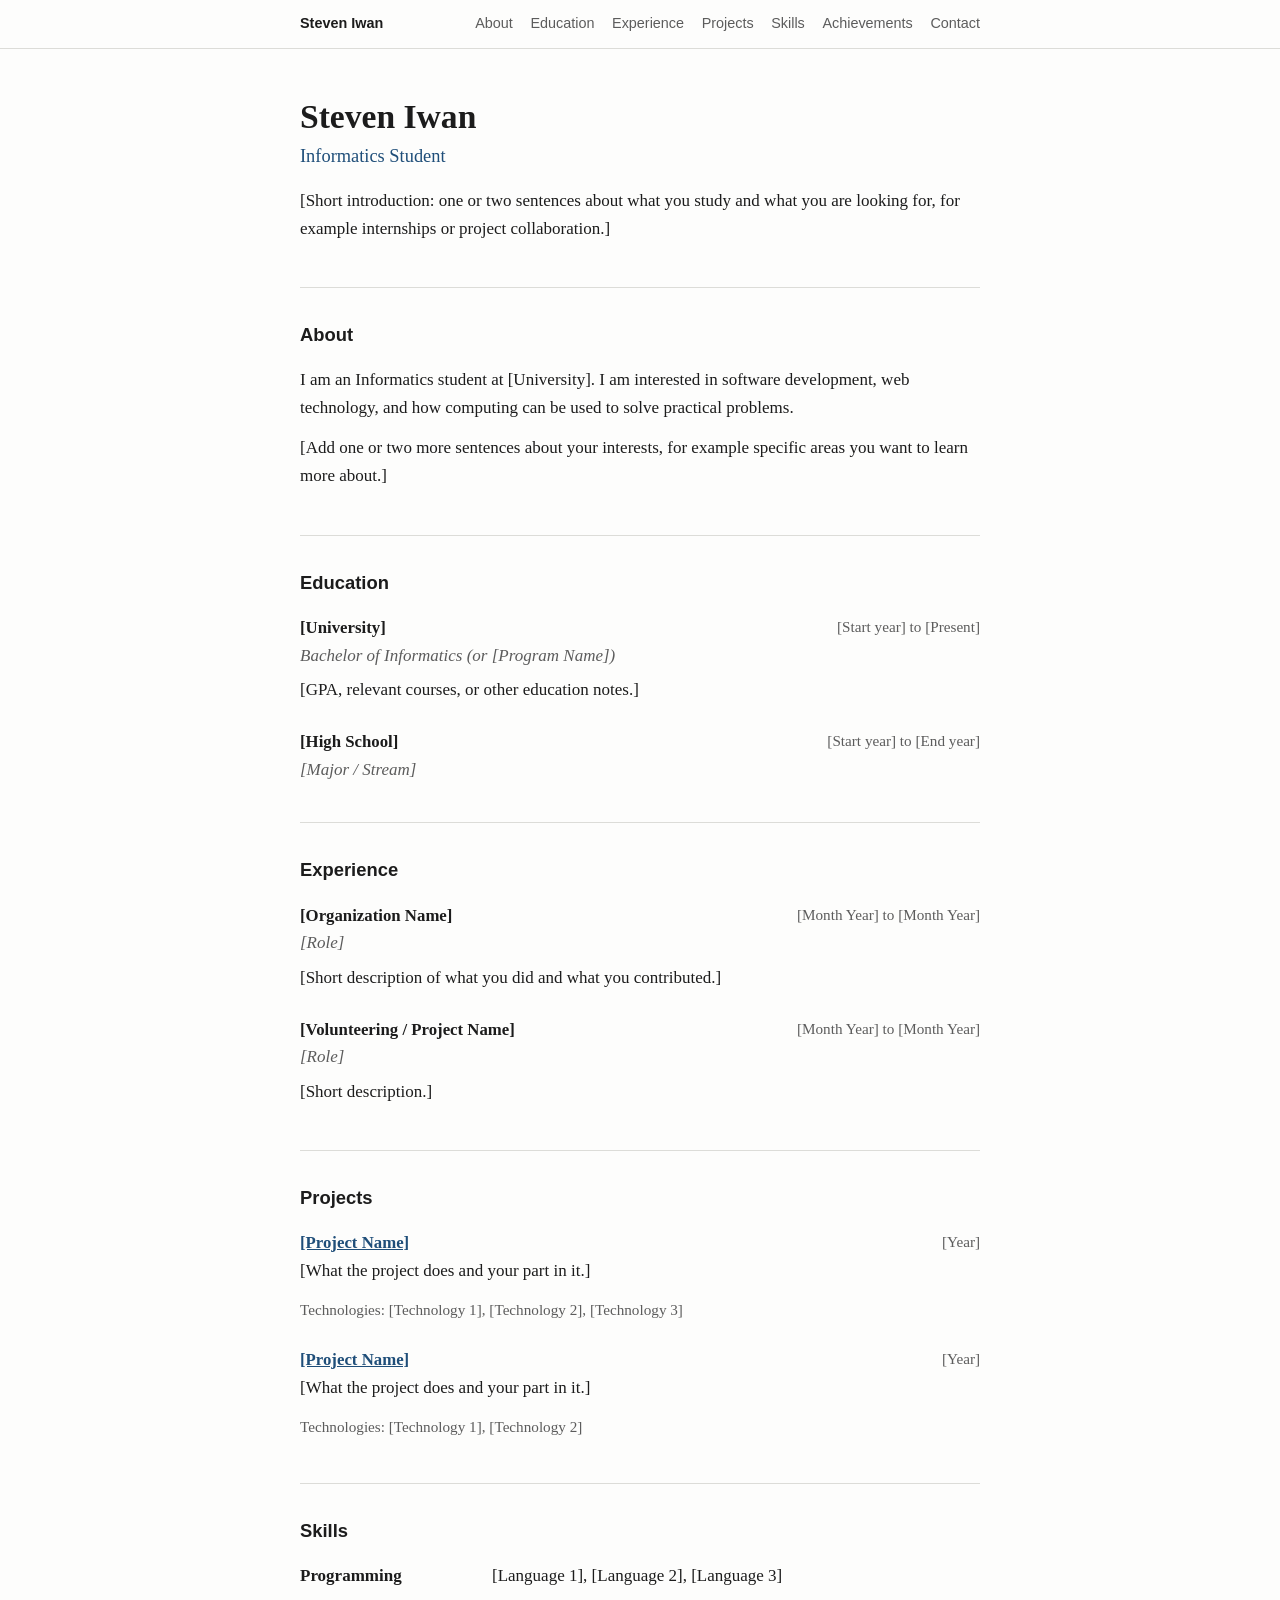
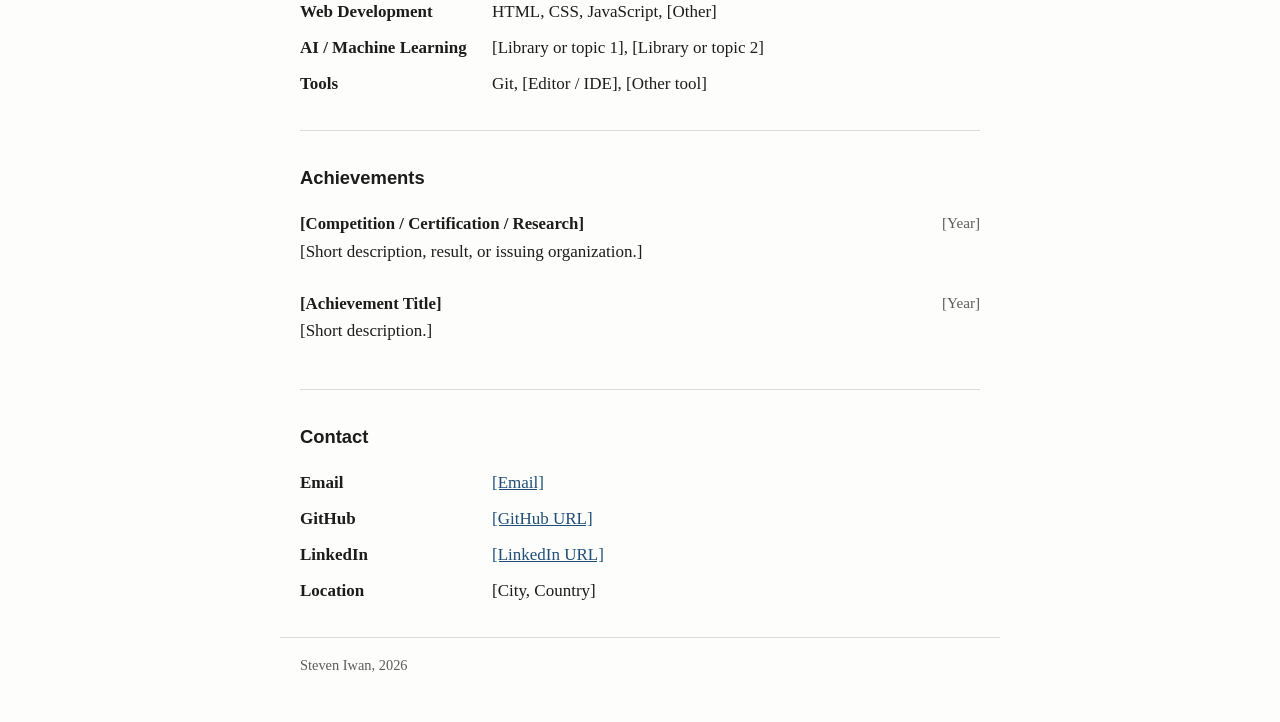
==== index.html @ 6af572ed "Rename index (4).html to index.html" ====
<!DOCTYPE html>
<html lang="en">
<head>
  <meta charset="UTF-8">
  <meta name="viewport" content="width=device-width, initial-scale=1">
  <title>Steven Iwan - Informatics Student</title>
  <meta name="description" content="Personal CV website of Steven Iwan, Informatics student.">
  <link rel="stylesheet" href="style.css">
</head>
<body>

  <header class="site-header">
    <div class="wrap header-inner">
      <a class="site-name" href="#top">Steven Iwan</a>
      <button class="menu-toggle" id="menu-toggle" aria-expanded="false" aria-controls="site-nav">Menu</button>
      <nav id="site-nav" class="site-nav" aria-label="Main">
        <ul>
          <li><a href="#about">About</a></li>
          <li><a href="#education">Education</a></li>
          <li><a href="#experience">Experience</a></li>
          <li><a href="#projects">Projects</a></li>
          <li><a href="#skills">Skills</a></li>
          <li><a href="#achievements">Achievements</a></li>
          <li><a href="#contact">Contact</a></li>
        </ul>
      </nav>
    </div>
  </header>

  <main class="wrap" id="top">

    <section class="intro">
      <h1>Steven Iwan</h1>
      <p class="role">Informatics Student</p>
      <p>[Short introduction: one or two sentences about what you study and what you are looking for, for example internships or project collaboration.]</p>
    </section>

    <section id="about">
      <h2>About</h2>
      <p>I am an Informatics student at [University]. I am interested in software development, web technology, and how computing can be used to solve practical problems.</p>
      <p>[Add one or two more sentences about your interests, for example specific areas you want to learn more about.]</p>
    </section>

    <section id="education">
      <h2>Education</h2>
      <ul class="entries">
        <li>
          <div class="entry-head">
            <h3>[University]</h3>
            <span class="date">[Start year] to [Present]</span>
          </div>
          <p class="sub">Bachelor of Informatics (or [Program Name])</p>
          <p>[GPA, relevant courses, or other education notes.]</p>
        </li>
        <li>
          <div class="entry-head">
            <h3>[High School]</h3>
            <span class="date">[Start year] to [End year]</span>
          </div>
          <p class="sub">[Major / Stream]</p>
        </li>
      </ul>
    </section>

    <section id="experience">
      <h2>Experience</h2>
      <ul class="entries">
        <li>
          <div class="entry-head">
            <h3>[Organization Name]</h3>
            <span class="date">[Month Year] to [Month Year]</span>
          </div>
          <p class="sub">[Role]</p>
          <p>[Short description of what you did and what you contributed.]</p>
        </li>
        <li>
          <div class="entry-head">
            <h3>[Volunteering / Project Name]</h3>
            <span class="date">[Month Year] to [Month Year]</span>
          </div>
          <p class="sub">[Role]</p>
          <p>[Short description.]</p>
        </li>
      </ul>
    </section>

    <section id="projects">
      <h2>Projects</h2>
      <ul class="entries">
        <li>
          <div class="entry-head">
            <h3><a href="[Project Link]">[Project Name]</a></h3>
            <span class="date">[Year]</span>
          </div>
          <p>[What the project does and your part in it.]</p>
          <p class="tech">Technologies: [Technology 1], [Technology 2], [Technology 3]</p>
        </li>
        <li>
          <div class="entry-head">
            <h3><a href="[Project Link]">[Project Name]</a></h3>
            <span class="date">[Year]</span>
          </div>
          <p>[What the project does and your part in it.]</p>
          <p class="tech">Technologies: [Technology 1], [Technology 2]</p>
        </li>
      </ul>
    </section>

    <section id="skills">
      <h2>Skills</h2>
      <dl class="skills">
        <dt>Programming</dt>
        <dd>[Language 1], [Language 2], [Language 3]</dd>
        <dt>Web Development</dt>
        <dd>HTML, CSS, JavaScript, [Other]</dd>
        <dt>AI / Machine Learning</dt>
        <dd>[Library or topic 1], [Library or topic 2]</dd>
        <dt>Tools</dt>
        <dd>Git, [Editor / IDE], [Other tool]</dd>
      </dl>
    </section>

    <section id="achievements">
      <h2>Achievements</h2>
      <ul class="entries">
        <li>
          <div class="entry-head">
            <h3>[Competition / Certification / Research]</h3>
            <span class="date">[Year]</span>
          </div>
          <p>[Short description, result, or issuing organization.]</p>
        </li>
        <li>
          <div class="entry-head">
            <h3>[Achievement Title]</h3>
            <span class="date">[Year]</span>
          </div>
          <p>[Short description.]</p>
        </li>
      </ul>
    </section>

    <section id="contact">
      <h2>Contact</h2>
      <dl class="contact">
        <dt>Email</dt>
        <dd><a href="mailto:[Email]">[Email]</a></dd>
        <dt>GitHub</dt>
        <dd><a href="[GitHub URL]">[GitHub URL]</a></dd>
        <dt>LinkedIn</dt>
        <dd><a href="[LinkedIn URL]">[LinkedIn URL]</a></dd>
        <dt>Location</dt>
        <dd>[City, Country]</dd>
      </dl>
    </section>

  </main>

  <footer class="wrap site-footer">
    <p>Steven Iwan, <span id="year">2026</span></p>
  </footer>

  <script src="script.js"></script>
</body>
</html>
---- style.css ----
/* ---- Settings: change colors and widths here ---- */
:root {
  --text: #1c1c1c;
  --muted: #5c5c5c;
  --bg: #fdfdfc;
  --line: #dcdcd8;
  --accent: #1f4e79;   /* the only accent color */
  --width: 720px;
}

* { box-sizing: border-box; }

html { scroll-behavior: smooth; scroll-padding-top: 4rem; }

body {
  margin: 0;
  background: var(--bg);
  color: var(--text);
  font-family: Georgia, "Times New Roman", serif;
  font-size: 1.0625rem;
  line-height: 1.65;
}

.wrap {
  max-width: var(--width);
  margin: 0 auto;
  padding: 0 1.25rem;
}

a { color: var(--accent); }
a:hover { text-decoration-thickness: 2px; }
a:focus-visible, button:focus-visible {
  outline: 2px solid var(--accent);
  outline-offset: 2px;
}

/* ---- Header and navigation ---- */
.site-header {
  position: sticky;
  top: 0;
  background: var(--bg);
  border-bottom: 1px solid var(--line);
  z-index: 10;
  font-family: Arial, Helvetica, sans-serif;
  font-size: 0.9rem;
}
.header-inner {
  display: flex;
  align-items: center;
  justify-content: space-between;
  min-height: 3rem;
}
.site-name { font-weight: bold; color: var(--text); text-decoration: none; }
.site-nav ul { display: flex; gap: 1.1rem; list-style: none; margin: 0; padding: 0; }
.site-nav a { color: var(--muted); text-decoration: none; }
.site-nav a:hover { color: var(--accent); text-decoration: underline; }

.menu-toggle {
  display: none;
  font: inherit;
  background: none;
  border: 1px solid var(--line);
  padding: 0.3rem 0.7rem;
  color: var(--text);
  cursor: pointer;
}

/* ---- Sections ---- */
section { padding: 2rem 0; border-top: 1px solid var(--line); }
section.intro { border-top: none; padding-top: 3rem; }

h1 { font-size: 2.1rem; line-height: 1.2; margin: 0; }
.role { color: var(--accent); font-size: 1.15rem; margin: 0.2rem 0 1rem; }

h2 {
  font-family: Arial, Helvetica, sans-serif;
  font-size: 1.15rem;
  margin: 0 0 1rem;
}
h3 { font-size: 1.05rem; margin: 0; }
p { margin: 0 0 0.75rem; }

/* ---- Entries (education, experience, projects, achievements) ---- */
.entries { list-style: none; margin: 0; padding: 0; }
.entries li { margin-bottom: 1.5rem; }
.entries li:last-child { margin-bottom: 0; }
.entry-head {
  display: flex;
  justify-content: space-between;
  gap: 1rem;
  flex-wrap: wrap;
}
.date { color: var(--muted); font-size: 0.95rem; }
.sub { color: var(--muted); margin-bottom: 0.4rem; font-style: italic; }
.tech { color: var(--muted); font-size: 0.95rem; }

/* ---- Skills and contact lists ---- */
.skills, .contact {
  display: grid;
  grid-template-columns: 11rem 1fr;
  gap: 0.5rem 1rem;
  margin: 0;
}
.skills dt, .contact dt { font-weight: bold; }
.skills dd, .contact dd { margin: 0; }

.site-footer {
  border-top: 1px solid var(--line);
  padding-top: 1rem;
  padding-bottom: 2rem;
  color: var(--muted);
  font-size: 0.9rem;
}

/* ---- Mobile ---- */
@media (max-width: 720px) {
  .menu-toggle { display: block; }
  .site-nav { display: none; position: absolute; top: 100%; left: 0; right: 0;
              background: var(--bg); border-bottom: 1px solid var(--line); }
  .site-nav.open { display: block; }
  .site-nav ul { flex-direction: column; gap: 0; padding: 0.5rem 1.25rem; }
  .site-nav a { display: block; padding: 0.5rem 0; }
  h1 { font-size: 1.7rem; }
  .skills, .contact { grid-template-columns: 1fr; gap: 0; }
  .skills dd, .contact dd { margin-bottom: 0.8rem; }
}

@media (prefers-reduced-motion: reduce) {
  html { scroll-behavior: auto; }
}
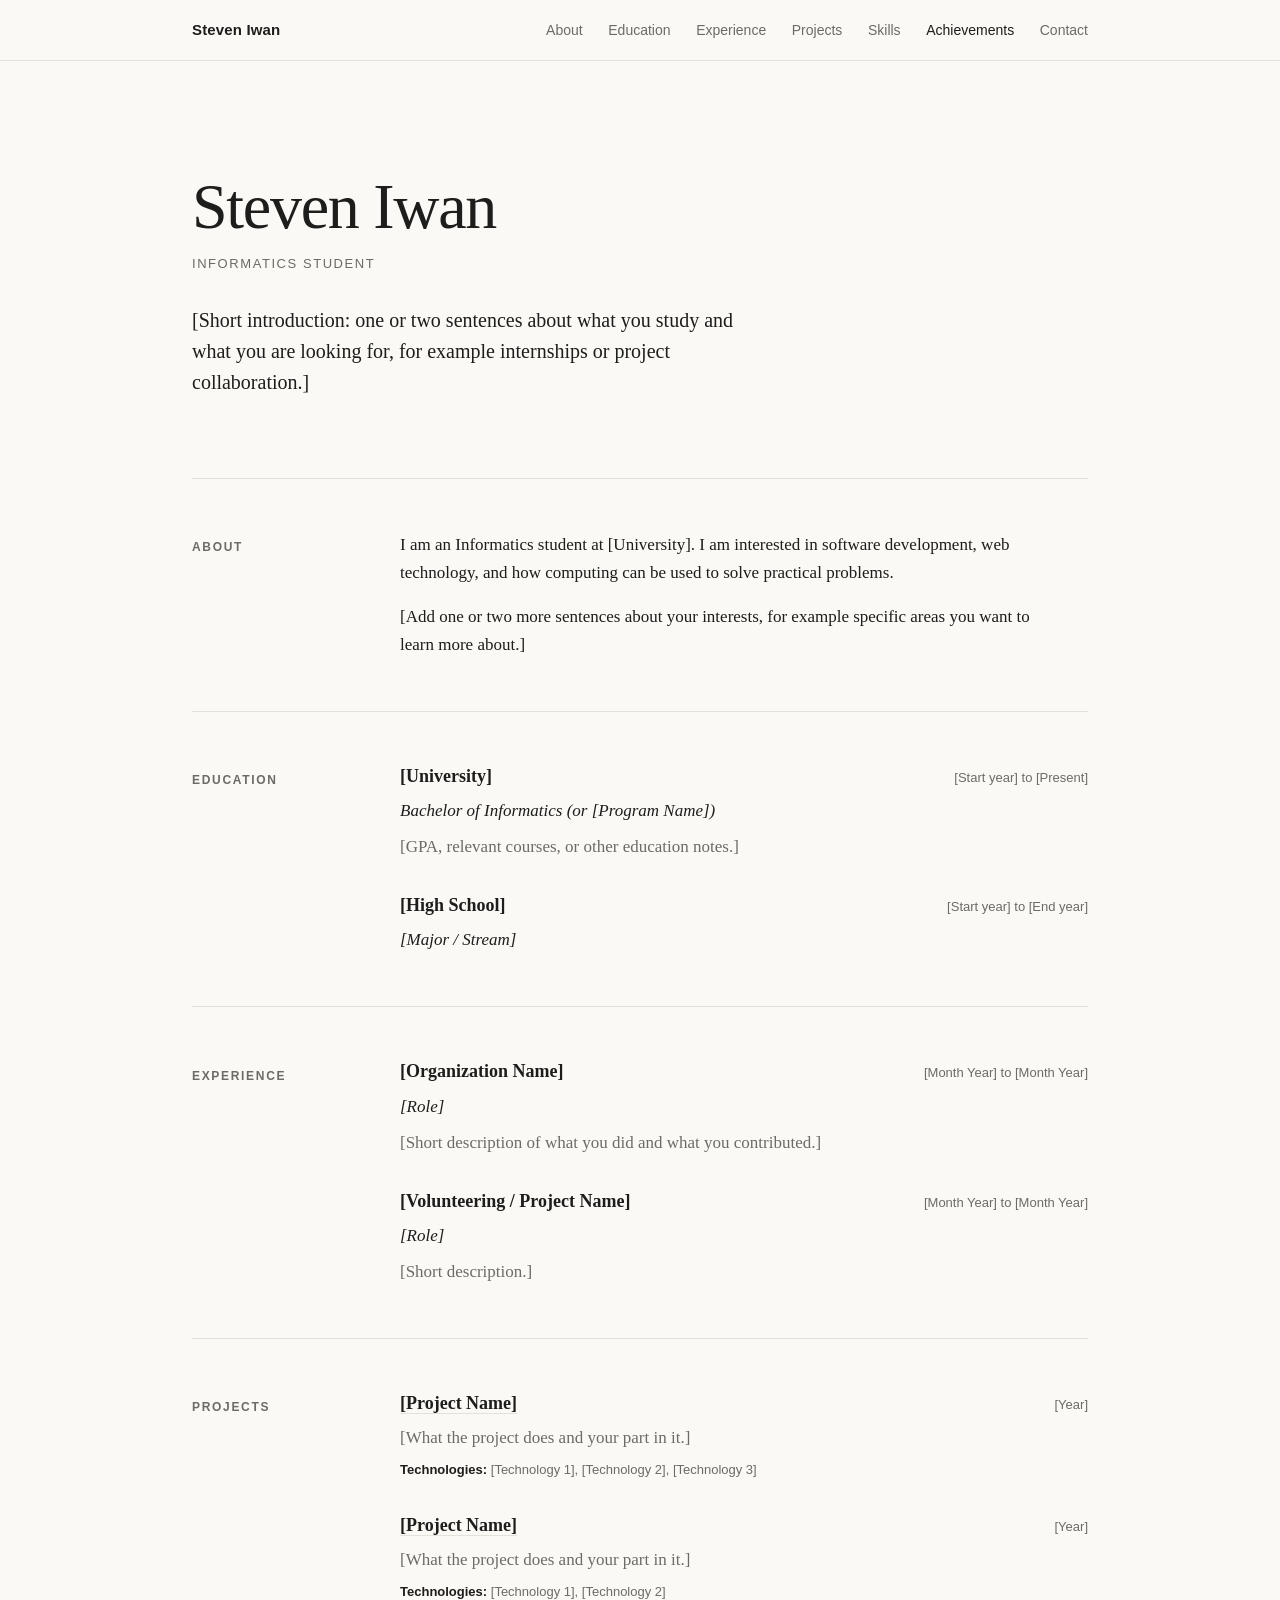
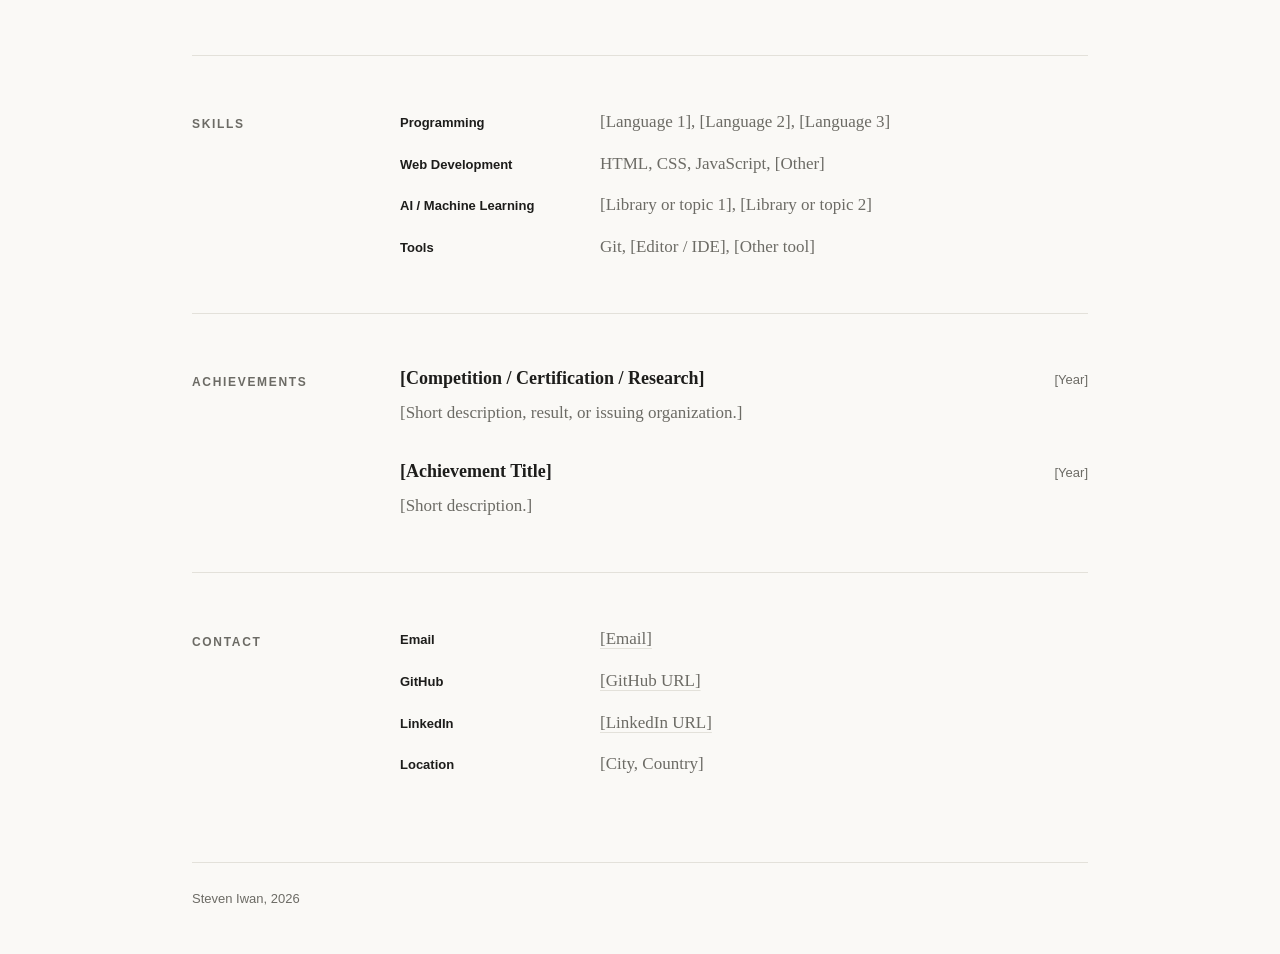
==== commit 34c4f4a4: "Update UI" ====
--- a/index.html
+++ b/index.html
@@ -1,165 +1,604 @@
-<!DOCTYPE html>
+<!doctype html>
 <html lang="en">
-<head>
-  <meta charset="UTF-8">
-  <meta name="viewport" content="width=device-width, initial-scale=1">
-  <title>Steven Iwan - Informatics Student</title>
-  <meta name="description" content="Personal CV website of Steven Iwan, Informatics student.">
-  <link rel="stylesheet" href="style.css">
-</head>
-<body>
-
-  <header class="site-header">
-    <div class="wrap header-inner">
-      <a class="site-name" href="#top">Steven Iwan</a>
-      <button class="menu-toggle" id="menu-toggle" aria-expanded="false" aria-controls="site-nav">Menu</button>
-      <nav id="site-nav" class="site-nav" aria-label="Main">
-        <ul>
-          <li><a href="#about">About</a></li>
-          <li><a href="#education">Education</a></li>
-          <li><a href="#experience">Experience</a></li>
-          <li><a href="#projects">Projects</a></li>
-          <li><a href="#skills">Skills</a></li>
-          <li><a href="#achievements">Achievements</a></li>
-          <li><a href="#contact">Contact</a></li>
+  <head>
+    <meta charset="utf-8" />
+    <meta name="viewport" content="width=device-width, initial-scale=1" />
+    <title>Steven Iwan - Informatics Student</title>
+    <meta
+      name="description"
+      content="Personal CV website of Steven Iwan, Informatics student."
+    />
+    <style>
+      :root {
+        --bg: #faf9f6;
+        --text: #1d1d1b;
+        --muted: #6c6b65;
+        --rule: #e3e1da;
+        --accent: #2f4a3f;
+        --serif:
+          "Iowan Old Style", "Charter", "Source Serif Pro", Georgia,
+          "Times New Roman", serif;
+        --sans:
+          -apple-system, BlinkMacSystemFont, "Inter", "Segoe UI", Helvetica,
+          Arial, sans-serif;
+        --pad: clamp(1.25rem, 5vw, 3rem);
+      }
+      @media (prefers-color-scheme: dark) {
+        :root:not([data-theme="light"]) {
+          --bg: #171716;
+          --text: #ecebe6;
+          --muted: #9a9890;
+          --rule: #2d2d2a;
+          --accent: #a9c4b6;
+        }
+      }
+      *,
+      *::before,
+      *::after {
+        box-sizing: border-box;
+      }
+      html {
+        scroll-behavior: smooth;
+        scroll-padding-top: 5rem;
+        -webkit-text-size-adjust: 100%;
+      }
+      body {
+        margin: 0;
+        background: var(--bg);
+        color: var(--text);
+        font-family: var(--serif);
+        font-size: 1.0625rem;
+        line-height: 1.65;
+        -webkit-font-smoothing: antialiased;
+        text-rendering: optimizeLegibility;
+      }
+      a {
+        color: inherit;
+        text-decoration-color: var(--rule);
+        text-underline-offset: 0.22em;
+        text-decoration-thickness: 1px;
+        transition:
+          text-decoration-color 0.15s,
+          color 0.15s;
+      }
+      a:hover {
+        color: var(--accent);
+        text-decoration-color: currentColor;
+      }
+      a:focus-visible,
+      button:focus-visible {
+        outline: 2px solid var(--accent);
+        outline-offset: 3px;
+        border-radius: 2px;
+      }
+      h1,
+      h2,
+      h3,
+      p,
+      ul,
+      dl,
+      dd {
+        margin: 0;
+      }
+      ul {
+        list-style: none;
+        padding: 0;
+      }
+
+      /* Header + navigation */
+      .site-header {
+        position: sticky;
+        top: 0;
+        z-index: 10;
+        background: var(--bg);
+        border-bottom: 1px solid var(--rule);
+      }
+      .bar {
+        display: flex;
+        flex-wrap: wrap;
+        align-items: center;
+        justify-content: space-between;
+        max-width: 62rem;
+        margin: 0 auto;
+        padding: 1rem var(--pad);
+      }
+      .brand {
+        font-family: var(--sans);
+        font-size: 0.9375rem;
+        font-weight: 600;
+        letter-spacing: 0.01em;
+        text-decoration: none;
+      }
+      .menu-btn {
+        font: 500 0.875rem var(--sans);
+        color: var(--text);
+        background: none;
+        border: 0;
+        padding: 0.35rem 0;
+        cursor: pointer;
+        letter-spacing: 0.02em;
+      }
+      .menu-btn::after {
+        content: "+";
+        display: inline-block;
+        margin-left: 0.5rem;
+        color: var(--muted);
+      }
+      .menu-btn[aria-expanded="true"]::after {
+        content: "\2212";
+      }
+      .nav-wrap {
+        flex-basis: 100%;
+        order: 3;
+      }
+      .nav {
+        display: none;
+        border-top: 1px solid var(--rule);
+        margin-top: 0.75rem;
+      }
+      .nav.open {
+        display: block;
+      }
+      .nav ul {
+        padding: 0.5rem 0 0.5rem;
+      }
+      .nav a {
+        display: block;
+        padding: 0.5rem 0;
+        font: 0.9375rem var(--sans);
+        color: var(--muted);
+        text-decoration: none;
+      }
+      .nav a:hover,
+      .nav a.active {
+        color: var(--text);
+      }
+
+      /* Layout */
+      main {
+        max-width: 62rem;
+        margin: 0 auto;
+        padding: 0 var(--pad);
+      }
+      .intro {
+        padding: clamp(3.5rem, 10vw, 7rem) 0 clamp(3rem, 7vw, 5rem);
+      }
+      .intro h1 {
+        font-size: clamp(2.5rem, 7.5vw, 4rem);
+        font-weight: 500;
+        line-height: 1.05;
+        letter-spacing: -0.02em;
+      }
+      .role {
+        margin-top: 0.9rem;
+        font: 0.8125rem/1.4 var(--sans);
+        letter-spacing: 0.12em;
+        text-transform: uppercase;
+        color: var(--muted);
+      }
+      .lede {
+        margin-top: 2rem;
+        max-width: 34rem;
+        font-size: 1.25rem;
+        line-height: 1.55;
+        color: var(--text);
+      }
+
+      section {
+        display: grid;
+        grid-template-columns: 1fr;
+        gap: 1.25rem;
+        padding: 2.75rem 0;
+        border-top: 1px solid var(--rule);
+      }
+      section h2 {
+        font: 600 0.75rem/1.6 var(--sans);
+        letter-spacing: 0.14em;
+        text-transform: uppercase;
+        color: var(--muted);
+      }
+      .body {
+        max-width: 100%;
+      }
+      .body > p,
+      .entry > p {
+        max-width: 40rem;
+      }
+      .body > p + p {
+        margin-top: 1rem;
+      }
+
+      /* Entries */
+      .entry + .entry {
+        margin-top: 2rem;
+      }
+      .entry-head {
+        display: flex;
+        flex-direction: column;
+        gap: 0.1rem;
+      }
+      .entry h3 {
+        font-size: 1.125rem;
+        font-weight: 600;
+        line-height: 1.4;
+      }
+      .date {
+        font: 0.8125rem var(--sans);
+        color: var(--muted);
+        font-variant-numeric: tabular-nums;
+      }
+      .sub {
+        margin-top: 0.25rem;
+        color: var(--text);
+      }
+      .entry p {
+        margin-top: 0.5rem;
+        color: var(--muted);
+      }
+      .entry .sub {
+        color: var(--text);
+        font-style: italic;
+      }
+      .tech {
+        font: 0.8125rem/1.6 var(--sans);
+      }
+      .tech b {
+        font-weight: 600;
+        color: var(--text);
+      }
+
+      /* Definition lists */
+      .defs {
+        display: grid;
+        gap: 1.1rem;
+      }
+      .defs > div {
+        display: grid;
+        grid-template-columns: 1fr;
+        gap: 0.1rem;
+      }
+      .defs dt {
+        font: 600 0.8125rem var(--sans);
+        color: var(--text);
+      }
+      .defs dd {
+        color: var(--muted);
+      }
+
+      footer {
+        max-width: 62rem;
+        margin: 2rem auto 0;
+        padding: 0 var(--pad) 3rem;
+        font: 0.8125rem var(--sans);
+        color: var(--muted);
+      }
+      footer p {
+        padding-top: 1.75rem;
+        border-top: 1px solid var(--rule);
+      }
+
+      /* Desktop: label column + content column */
+      @media (min-width: 52rem) {
+        .menu-btn {
+          display: none;
+        }
+        .bar {
+          padding-block: 1.1rem;
+        }
+        .site-header {
+          display: block;
+        }
+        .site-header .bar {
+          gap: 2rem;
+        }
+        .nav,
+        .nav.open {
+          display: block;
+          border: 0;
+          margin: 0;
+        }
+        .nav ul {
+          display: flex;
+          gap: 1.6rem;
+          padding: 0;
+          max-width: none;
+          margin: 0;
+        }
+        .nav a {
+          padding: 0.2rem 0;
+          font-size: 0.875rem;
+        }
+        .nav-wrap {
+          flex-basis: auto;
+          order: 0;
+          display: flex;
+          align-items: center;
+        }
+        section {
+          grid-template-columns: 11rem 1fr;
+          gap: 2rem;
+          padding: 3.25rem 0;
+        }
+        section h2 {
+          padding-top: 0.45rem;
+        }
+        .entry-head {
+          flex-direction: row;
+          justify-content: space-between;
+          align-items: baseline;
+          gap: 2rem;
+        }
+        .date {
+          white-space: nowrap;
+        }
+        .defs {
+          gap: 0.85rem;
+        }
+        .defs > div {
+          grid-template-columns: 11rem 1fr;
+          gap: 1.5rem;
+          align-items: baseline;
+        }
+      }
+      @media (prefers-reduced-motion: reduce) {
+        html {
+          scroll-behavior: auto;
+        }
+        * {
+          transition: none !important;
+        }
+      }
+      @media print {
+        .site-header {
+          position: static;
+        }
+        .menu-btn {
+          display: none;
+        }
+      }
+    </style>
+  </head>
+  <body id="top">
+    <header class="site-header">
+      <div class="bar">
+        <a class="brand" href="#top">Steven Iwan</a>
+        <button
+          class="menu-btn"
+          id="menu-btn"
+          aria-expanded="false"
+          aria-controls="nav"
+        >
+          Menu
+        </button>
+        <div class="nav-wrap">
+          <nav class="nav" id="nav" aria-label="Primary">
+            <ul>
+              <li><a href="#about">About</a></li>
+              <li><a href="#education">Education</a></li>
+              <li><a href="#experience">Experience</a></li>
+              <li><a href="#projects">Projects</a></li>
+              <li><a href="#skills">Skills</a></li>
+              <li><a href="#achievements">Achievements</a></li>
+              <li><a href="#contact">Contact</a></li>
+            </ul>
+          </nav>
+        </div>
+      </div>
+    </header>
+
+    <main>
+      <div class="intro">
+        <h1>Steven Iwan</h1>
+        <p class="role">Informatics Student</p>
+        <p class="lede">
+          [Short introduction: one or two sentences about what you study and
+          what you are looking for, for example internships or project
+          collaboration.]
+        </p>
+      </div>
+
+      <section id="about">
+        <h2>About</h2>
+        <div class="body">
+          <p>
+            I am an Informatics student at [University]. I am interested in
+            software development, web technology, and how computing can be used
+            to solve practical problems.
+          </p>
+          <p>
+            [Add one or two more sentences about your interests, for example
+            specific areas you want to learn more about.]
+          </p>
+        </div>
+      </section>
+
+      <section id="education">
+        <h2>Education</h2>
+        <ul class="body">
+          <li class="entry">
+            <div class="entry-head">
+              <h3>[University]</h3>
+              <span class="date">[Start year] to [Present]</span>
+            </div>
+            <p class="sub">Bachelor of Informatics (or [Program Name])</p>
+            <p>[GPA, relevant courses, or other education notes.]</p>
+          </li>
+          <li class="entry">
+            <div class="entry-head">
+              <h3>[High School]</h3>
+              <span class="date">[Start year] to [End year]</span>
+            </div>
+            <p class="sub">[Major / Stream]</p>
+          </li>
         </ul>
-      </nav>
-    </div>
-  </header>
-
-  <main class="wrap" id="top">
-
-    <section class="intro">
-      <h1>Steven Iwan</h1>
-      <p class="role">Informatics Student</p>
-      <p>[Short introduction: one or two sentences about what you study and what you are looking for, for example internships or project collaboration.]</p>
-    </section>
-
-    <section id="about">
-      <h2>About</h2>
-      <p>I am an Informatics student at [University]. I am interested in software development, web technology, and how computing can be used to solve practical problems.</p>
-      <p>[Add one or two more sentences about your interests, for example specific areas you want to learn more about.]</p>
-    </section>
-
-    <section id="education">
-      <h2>Education</h2>
-      <ul class="entries">
-        <li>
-          <div class="entry-head">
-            <h3>[University]</h3>
-            <span class="date">[Start year] to [Present]</span>
-          </div>
-          <p class="sub">Bachelor of Informatics (or [Program Name])</p>
-          <p>[GPA, relevant courses, or other education notes.]</p>
-        </li>
-        <li>
-          <div class="entry-head">
-            <h3>[High School]</h3>
-            <span class="date">[Start year] to [End year]</span>
-          </div>
-          <p class="sub">[Major / Stream]</p>
-        </li>
-      </ul>
-    </section>
-
-    <section id="experience">
-      <h2>Experience</h2>
-      <ul class="entries">
-        <li>
-          <div class="entry-head">
-            <h3>[Organization Name]</h3>
-            <span class="date">[Month Year] to [Month Year]</span>
-          </div>
-          <p class="sub">[Role]</p>
-          <p>[Short description of what you did and what you contributed.]</p>
-        </li>
-        <li>
-          <div class="entry-head">
-            <h3>[Volunteering / Project Name]</h3>
-            <span class="date">[Month Year] to [Month Year]</span>
-          </div>
-          <p class="sub">[Role]</p>
-          <p>[Short description.]</p>
-        </li>
-      </ul>
-    </section>
-
-    <section id="projects">
-      <h2>Projects</h2>
-      <ul class="entries">
-        <li>
-          <div class="entry-head">
-            <h3><a href="[Project Link]">[Project Name]</a></h3>
-            <span class="date">[Year]</span>
-          </div>
-          <p>[What the project does and your part in it.]</p>
-          <p class="tech">Technologies: [Technology 1], [Technology 2], [Technology 3]</p>
-        </li>
-        <li>
-          <div class="entry-head">
-            <h3><a href="[Project Link]">[Project Name]</a></h3>
-            <span class="date">[Year]</span>
-          </div>
-          <p>[What the project does and your part in it.]</p>
-          <p class="tech">Technologies: [Technology 1], [Technology 2]</p>
-        </li>
-      </ul>
-    </section>
-
-    <section id="skills">
-      <h2>Skills</h2>
-      <dl class="skills">
-        <dt>Programming</dt>
-        <dd>[Language 1], [Language 2], [Language 3]</dd>
-        <dt>Web Development</dt>
-        <dd>HTML, CSS, JavaScript, [Other]</dd>
-        <dt>AI / Machine Learning</dt>
-        <dd>[Library or topic 1], [Library or topic 2]</dd>
-        <dt>Tools</dt>
-        <dd>Git, [Editor / IDE], [Other tool]</dd>
-      </dl>
-    </section>
-
-    <section id="achievements">
-      <h2>Achievements</h2>
-      <ul class="entries">
-        <li>
-          <div class="entry-head">
-            <h3>[Competition / Certification / Research]</h3>
-            <span class="date">[Year]</span>
-          </div>
-          <p>[Short description, result, or issuing organization.]</p>
-        </li>
-        <li>
-          <div class="entry-head">
-            <h3>[Achievement Title]</h3>
-            <span class="date">[Year]</span>
-          </div>
-          <p>[Short description.]</p>
-        </li>
-      </ul>
-    </section>
-
-    <section id="contact">
-      <h2>Contact</h2>
-      <dl class="contact">
-        <dt>Email</dt>
-        <dd><a href="mailto:[Email]">[Email]</a></dd>
-        <dt>GitHub</dt>
-        <dd><a href="[GitHub URL]">[GitHub URL]</a></dd>
-        <dt>LinkedIn</dt>
-        <dd><a href="[LinkedIn URL]">[LinkedIn URL]</a></dd>
-        <dt>Location</dt>
-        <dd>[City, Country]</dd>
-      </dl>
-    </section>
-
-  </main>
-
-  <footer class="wrap site-footer">
-    <p>Steven Iwan, <span id="year">2026</span></p>
-  </footer>
-
-  <script src="script.js"></script>
-</body>
+      </section>
+
+      <section id="experience">
+        <h2>Experience</h2>
+        <ul class="body">
+          <li class="entry">
+            <div class="entry-head">
+              <h3>[Organization Name]</h3>
+              <span class="date">[Month Year] to [Month Year]</span>
+            </div>
+            <p class="sub">[Role]</p>
+            <p>[Short description of what you did and what you contributed.]</p>
+          </li>
+          <li class="entry">
+            <div class="entry-head">
+              <h3>[Volunteering / Project Name]</h3>
+              <span class="date">[Month Year] to [Month Year]</span>
+            </div>
+            <p class="sub">[Role]</p>
+            <p>[Short description.]</p>
+          </li>
+        </ul>
+      </section>
+
+      <section id="projects">
+        <h2>Projects</h2>
+        <ul class="body">
+          <li class="entry">
+            <div class="entry-head">
+              <h3>
+                <a href="https://steveniwan.me/[Project Link]"
+                  >[Project Name]</a
+                >
+              </h3>
+              <span class="date">[Year]</span>
+            </div>
+            <p>[What the project does and your part in it.]</p>
+            <p class="tech">
+              <b>Technologies:</b> [Technology 1], [Technology 2], [Technology
+              3]
+            </p>
+          </li>
+          <li class="entry">
+            <div class="entry-head">
+              <h3>
+                <a href="https://steveniwan.me/[Project Link]"
+                  >[Project Name]</a
+                >
+              </h3>
+              <span class="date">[Year]</span>
+            </div>
+            <p>[What the project does and your part in it.]</p>
+            <p class="tech">
+              <b>Technologies:</b> [Technology 1], [Technology 2]
+            </p>
+          </li>
+        </ul>
+      </section>
+
+      <section id="skills">
+        <h2>Skills</h2>
+        <dl class="body defs">
+          <div>
+            <dt>Programming</dt>
+            <dd>[Language 1], [Language 2], [Language 3]</dd>
+          </div>
+          <div>
+            <dt>Web Development</dt>
+            <dd>HTML, CSS, JavaScript, [Other]</dd>
+          </div>
+          <div>
+            <dt>AI / Machine Learning</dt>
+            <dd>[Library or topic 1], [Library or topic 2]</dd>
+          </div>
+          <div>
+            <dt>Tools</dt>
+            <dd>Git, [Editor / IDE], [Other tool]</dd>
+          </div>
+        </dl>
+      </section>
+
+      <section id="achievements">
+        <h2>Achievements</h2>
+        <ul class="body">
+          <li class="entry">
+            <div class="entry-head">
+              <h3>[Competition / Certification / Research]</h3>
+              <span class="date">[Year]</span>
+            </div>
+            <p>[Short description, result, or issuing organization.]</p>
+          </li>
+          <li class="entry">
+            <div class="entry-head">
+              <h3>[Achievement Title]</h3>
+              <span class="date">[Year]</span>
+            </div>
+            <p>[Short description.]</p>
+          </li>
+        </ul>
+      </section>
+
+      <section id="contact">
+        <h2>Contact</h2>
+        <dl class="body defs">
+          <div>
+            <dt>Email</dt>
+            <dd><a href="mailto:[Email]">[Email]</a></dd>
+          </div>
+          <div>
+            <dt>GitHub</dt>
+            <dd>
+              <a href="https://steveniwan.me/[GitHub URL]">[GitHub URL]</a>
+            </dd>
+          </div>
+          <div>
+            <dt>LinkedIn</dt>
+            <dd>
+              <a href="https://steveniwan.me/[LinkedIn URL]">[LinkedIn URL]</a>
+            </dd>
+          </div>
+          <div>
+            <dt>Location</dt>
+            <dd>[City, Country]</dd>
+          </div>
+        </dl>
+      </section>
+    </main>
+
+    <footer><p>Steven Iwan, 2026</p></footer>
+
+    <script>
+      (function () {
+        var btn = document.getElementById("menu-btn"),
+          nav = document.getElementById("nav");
+        btn.addEventListener("click", function () {
+          var open = nav.classList.toggle("open");
+          btn.setAttribute("aria-expanded", open);
+        });
+        nav.addEventListener("click", function (e) {
+          if (e.target.tagName === "A") {
+            nav.classList.remove("open");
+            btn.setAttribute("aria-expanded", "false");
+          }
+        });
+        if ("IntersectionObserver" in window) {
+          var links = {};
+          nav.querySelectorAll("a").forEach(function (a) {
+            links[a.getAttribute("href").slice(1)] = a;
+          });
+          var io = new IntersectionObserver(
+            function (entries) {
+              entries.forEach(function (en) {
+                if (en.isIntersecting) {
+                  Object.values(links).forEach(function (l) {
+                    l.classList.remove("active");
+                  });
+                  if (links[en.target.id])
+                    links[en.target.id].classList.add("active");
+                }
+              });
+            },
+            { rootMargin: "-30% 0px -60% 0px" },
+          );
+          document.querySelectorAll("main section").forEach(function (s) {
+            io.observe(s);
+          });
+        }
+      })();
+    </script>
+  </body>
 </html>
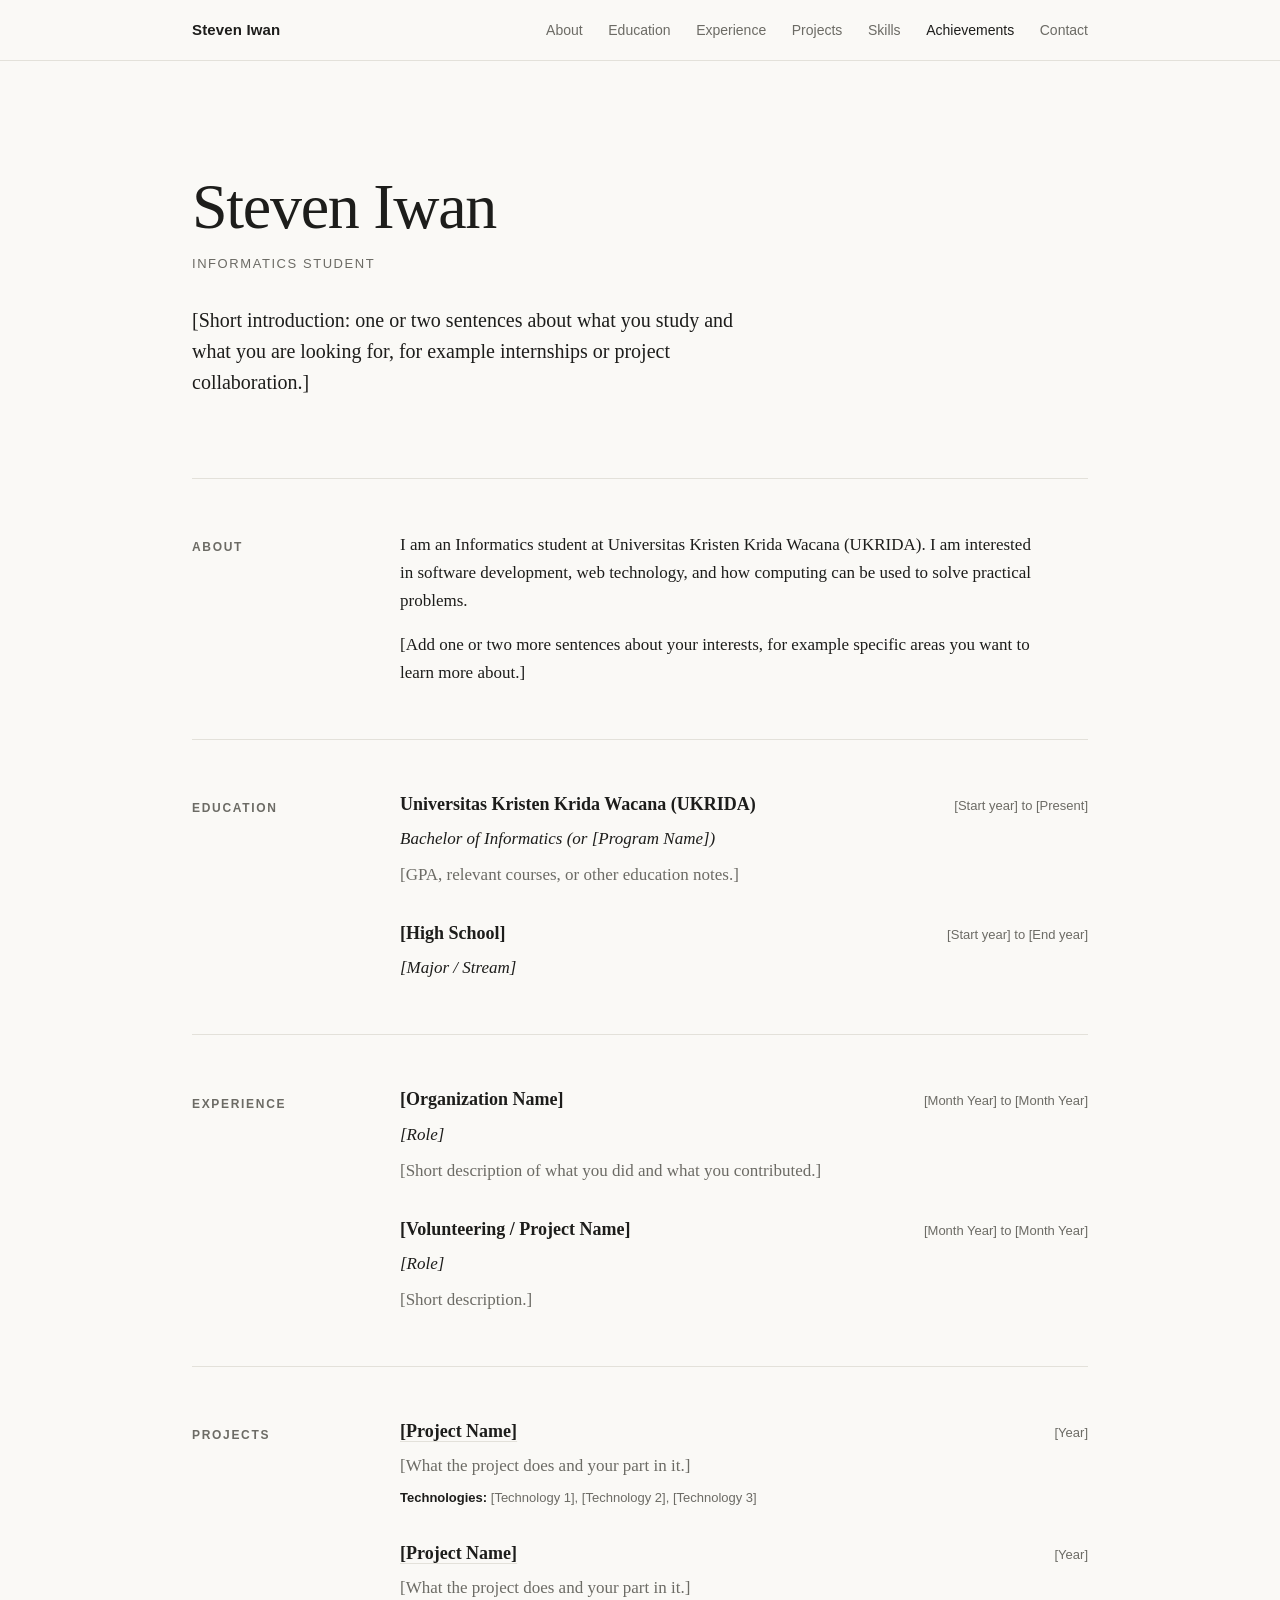
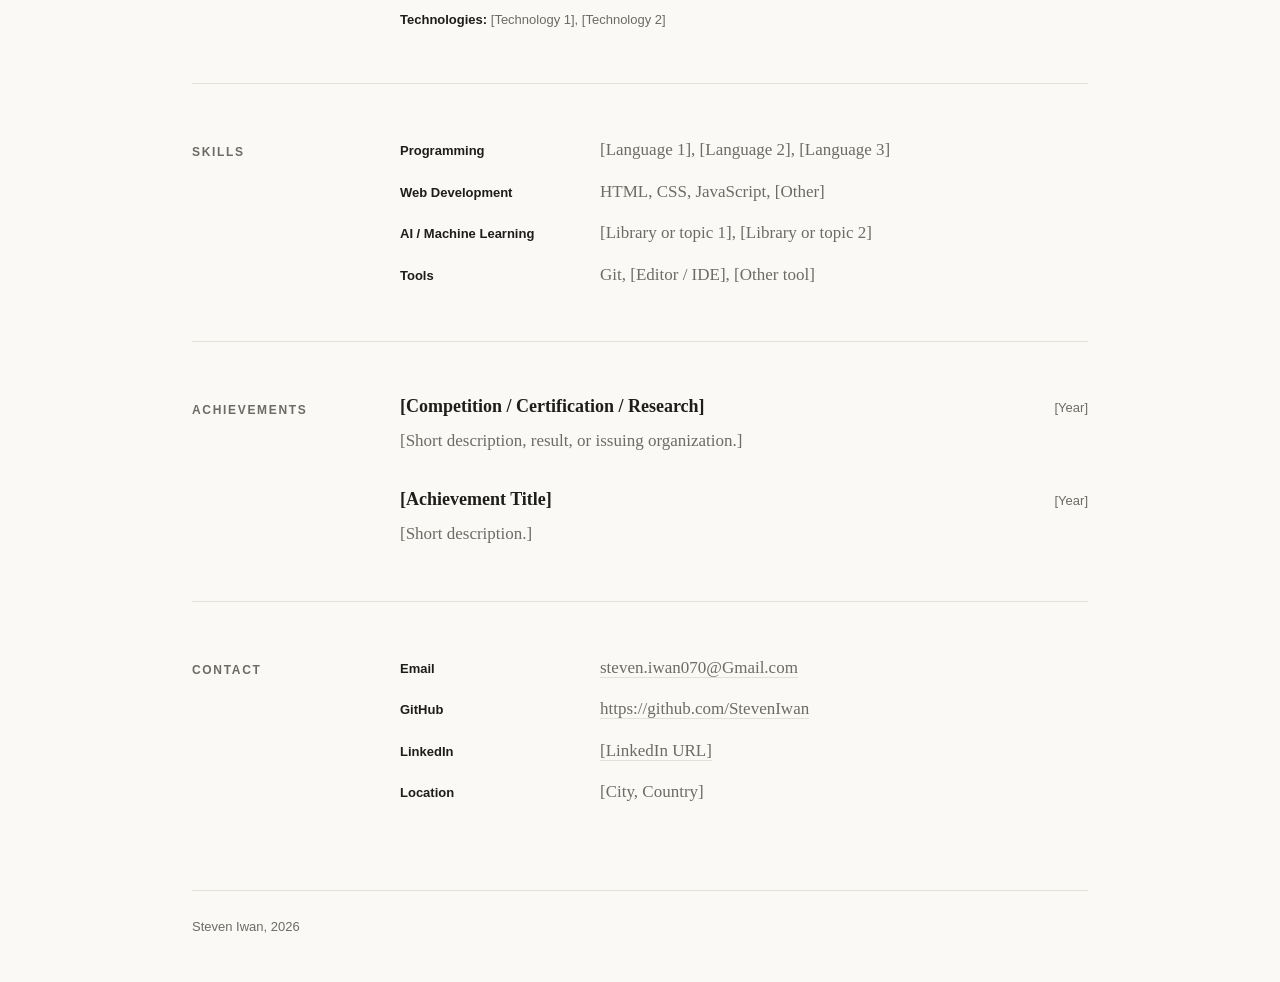
==== commit 69d8973f: "Update index.html" ====
--- a/index.html
+++ b/index.html
@@ -401,7 +401,8 @@
         <h2>About</h2>
         <div class="body">
           <p>
-            I am an Informatics student at [University]. I am interested in
+            I am an Informatics student at Universitas Kristen Krida Wacana
+            (UKRIDA). I am interested in
             software development, web technology, and how computing can be used
             to solve practical problems.
           </p>
@@ -417,7 +418,7 @@
         <ul class="body">
           <li class="entry">
             <div class="entry-head">
-              <h3>[University]</h3>
+              <h3>Universitas Kristen Krida Wacana (UKRIDA)</h3>
               <span class="date">[Start year] to [Present]</span>
             </div>
             <p class="sub">Bachelor of Informatics (or [Program Name])</p>
@@ -537,12 +538,14 @@
         <dl class="body defs">
           <div>
             <dt>Email</dt>
-            <dd><a href="mailto:[Email]">[Email]</a></dd>
+            <dd>
+              <a href="mailto:steven.iwan070@Gmail.com">steven.iwan070@Gmail.com</a>
+            </dd>
           </div>
           <div>
             <dt>GitHub</dt>
             <dd>
-              <a href="https://steveniwan.me/[GitHub URL]">[GitHub URL]</a>
+              <a href="https://github.com/StevenIwan">https://github.com/StevenIwan</a>
             </dd>
           </div>
           <div>
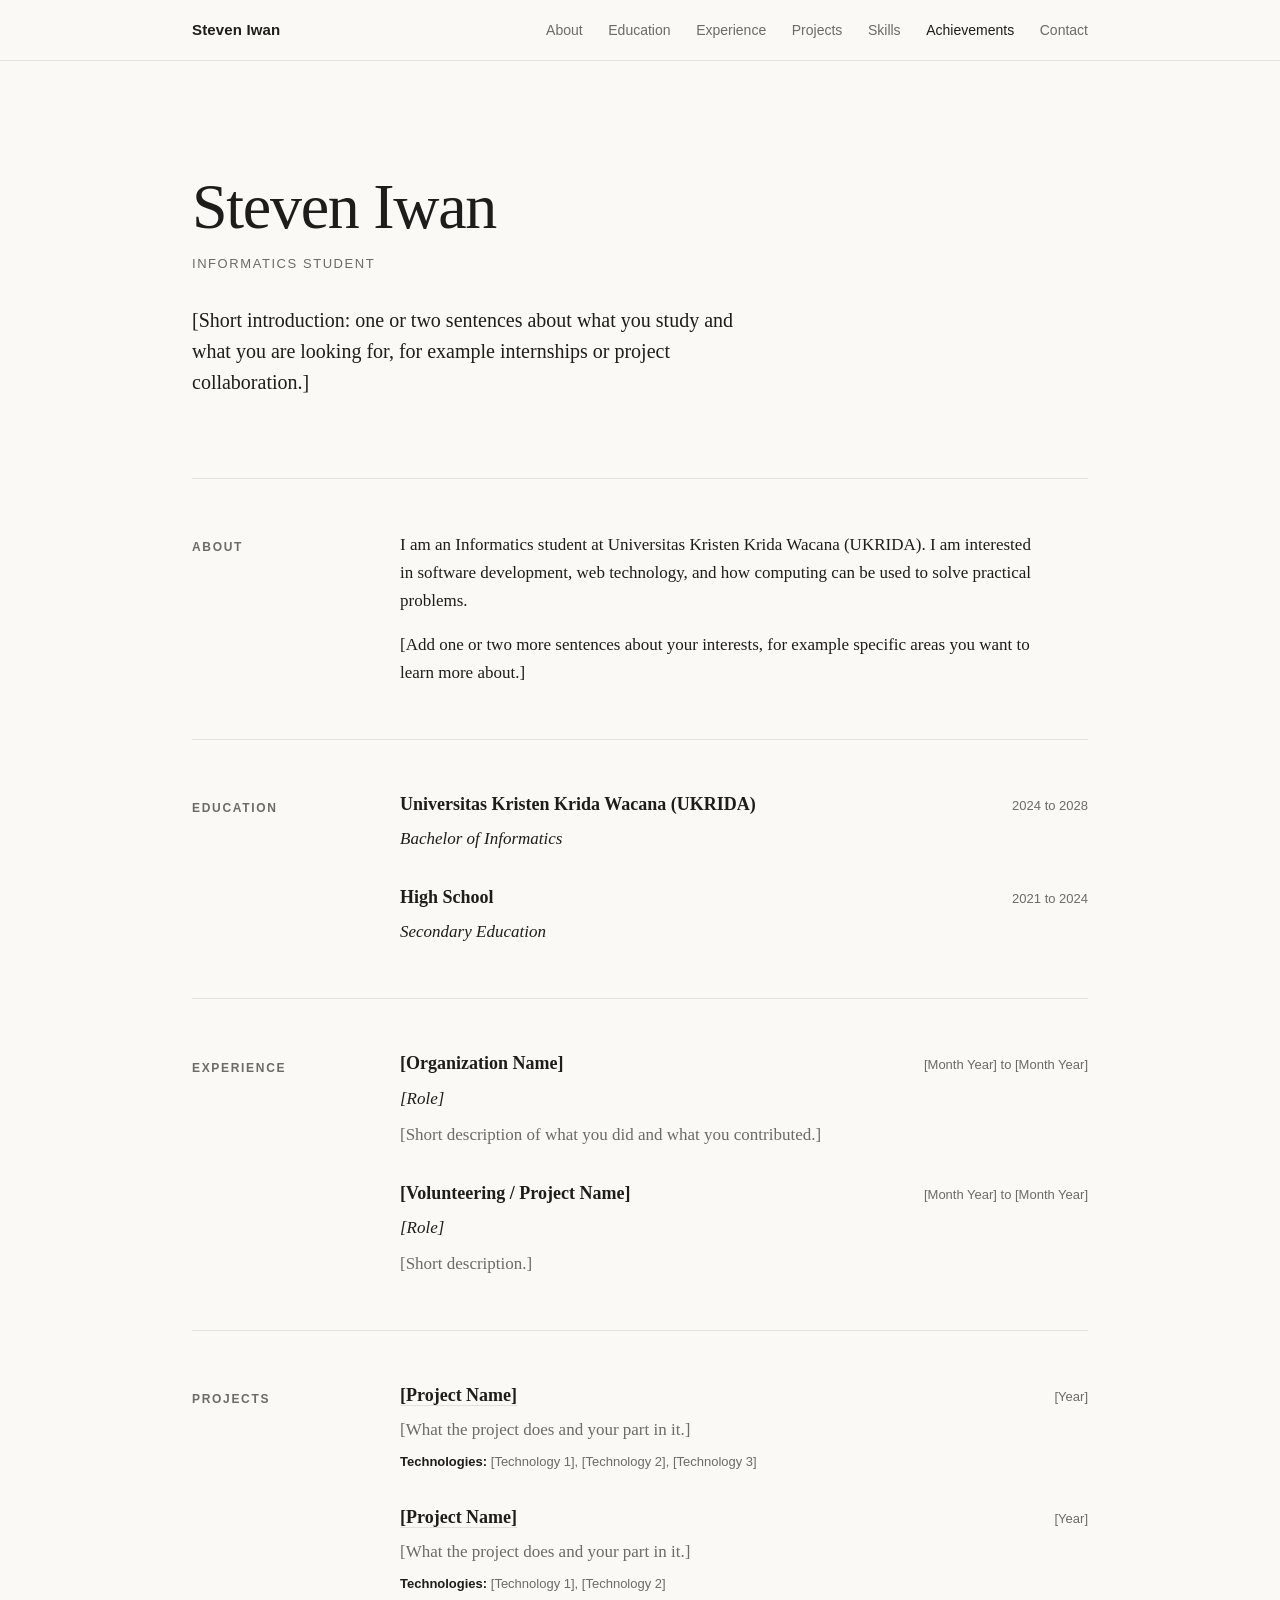
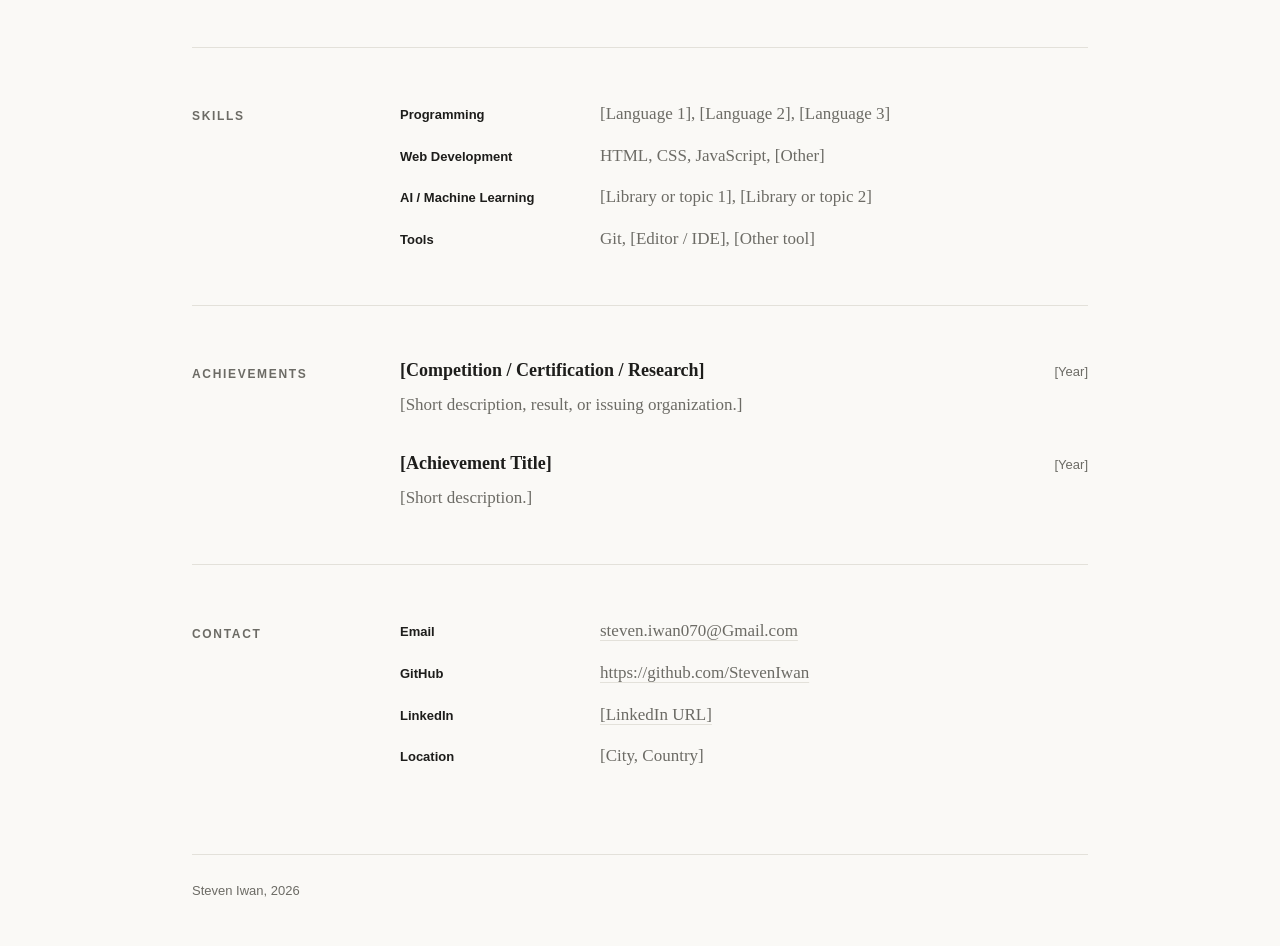
==== commit 07753a2e: "Update index.html" ====
--- a/index.html
+++ b/index.html
@@ -402,9 +402,8 @@
         <div class="body">
           <p>
             I am an Informatics student at Universitas Kristen Krida Wacana
-            (UKRIDA). I am interested in
-            software development, web technology, and how computing can be used
-            to solve practical problems.
+            (UKRIDA). I am interested in software development, web technology,
+            and how computing can be used to solve practical problems.
           </p>
           <p>
             [Add one or two more sentences about your interests, for example
@@ -419,17 +418,16 @@
           <li class="entry">
             <div class="entry-head">
               <h3>Universitas Kristen Krida Wacana (UKRIDA)</h3>
-              <span class="date">[Start year] to [Present]</span>
-            </div>
-            <p class="sub">Bachelor of Informatics (or [Program Name])</p>
-            <p>[GPA, relevant courses, or other education notes.]</p>
-          </li>
-          <li class="entry">
-            <div class="entry-head">
-              <h3>[High School]</h3>
-              <span class="date">[Start year] to [End year]</span>
-            </div>
-            <p class="sub">[Major / Stream]</p>
+              <span class="date">2024 to 2028</span>
+            </div>
+            <p class="sub">Bachelor of Informatics</p>
+          </li>
+          <li class="entry">
+            <div class="entry-head">
+              <h3>High School</h3>
+              <span class="date">2021 to 2024</span>
+            </div>
+            <p class="sub">Secondary Education</p>
           </li>
         </ul>
       </section>
@@ -539,13 +537,17 @@
           <div>
             <dt>Email</dt>
             <dd>
-              <a href="mailto:steven.iwan070@Gmail.com">steven.iwan070@Gmail.com</a>
+              <a href="mailto:steven.iwan070@Gmail.com"
+                >steven.iwan070@Gmail.com</a
+              >
             </dd>
           </div>
           <div>
             <dt>GitHub</dt>
             <dd>
-              <a href="https://github.com/StevenIwan">https://github.com/StevenIwan</a>
+              <a href="https://github.com/StevenIwan"
+                >https://github.com/StevenIwan</a
+              >
             </dd>
           </div>
           <div>
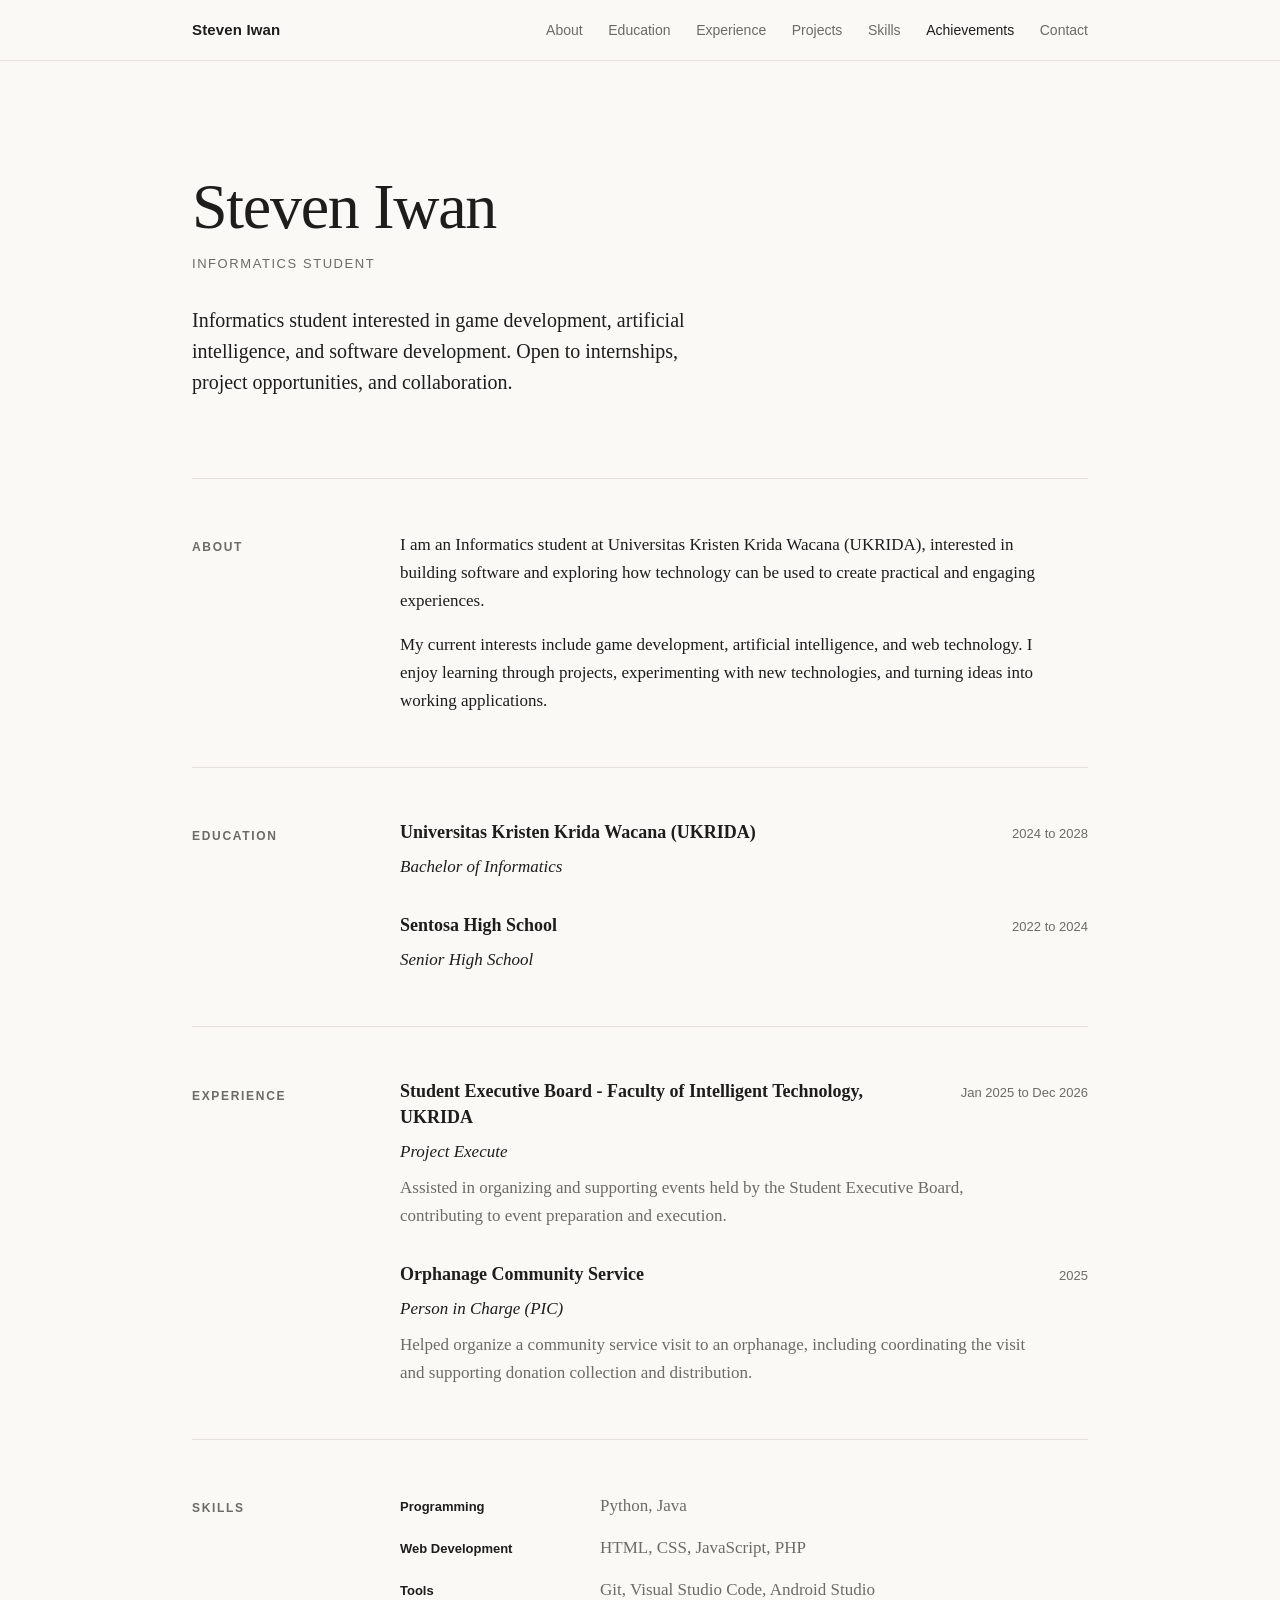
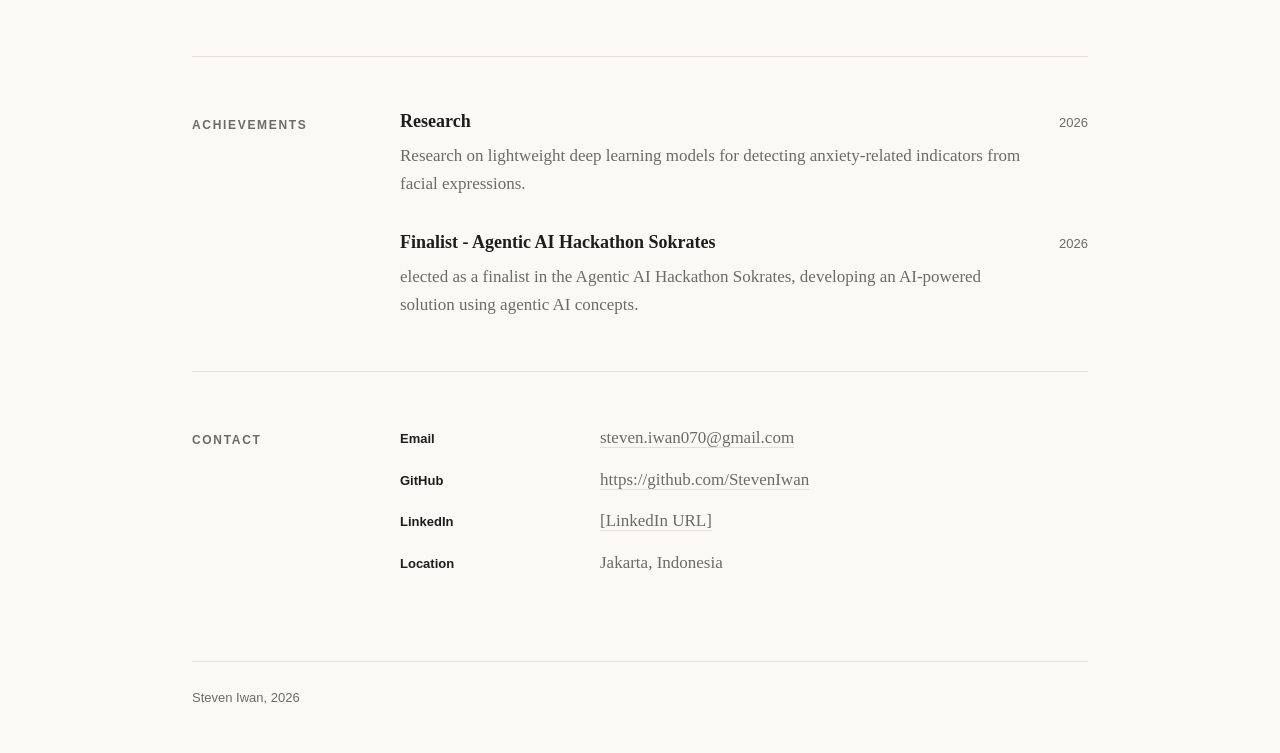
==== commit fb5c8b27: "Update index.html" ====
--- a/index.html
+++ b/index.html
@@ -391,9 +391,9 @@
         <h1>Steven Iwan</h1>
         <p class="role">Informatics Student</p>
         <p class="lede">
-          [Short introduction: one or two sentences about what you study and
-          what you are looking for, for example internships or project
-          collaboration.]
+          Informatics student interested in game development, artificial
+          intelligence, and software development. Open to internships, project
+          opportunities, and collaboration.
         </p>
       </div>
 
@@ -402,12 +402,14 @@
         <div class="body">
           <p>
             I am an Informatics student at Universitas Kristen Krida Wacana
-            (UKRIDA). I am interested in software development, web technology,
-            and how computing can be used to solve practical problems.
+            (UKRIDA), interested in building software and exploring how
+            technology can be used to create practical and engaging experiences.
           </p>
           <p>
-            [Add one or two more sentences about your interests, for example
-            specific areas you want to learn more about.]
+            My current interests include game development, artificial
+            intelligence, and web technology. I enjoy learning through projects,
+            experimenting with new technologies, and turning ideas into working
+            applications.
           </p>
         </div>
       </section>
@@ -424,10 +426,10 @@
           </li>
           <li class="entry">
             <div class="entry-head">
-              <h3>High School</h3>
-              <span class="date">2021 to 2024</span>
-            </div>
-            <p class="sub">Secondary Education</p>
+              <h3>Sentosa High School</h3>
+              <span class="date">2022 to 2024</span>
+            </div>
+            <p class="sub">Senior High School</p>
           </li>
         </ul>
       </section>
@@ -437,24 +439,34 @@
         <ul class="body">
           <li class="entry">
             <div class="entry-head">
-              <h3>[Organization Name]</h3>
-              <span class="date">[Month Year] to [Month Year]</span>
-            </div>
-            <p class="sub">[Role]</p>
-            <p>[Short description of what you did and what you contributed.]</p>
-          </li>
-          <li class="entry">
-            <div class="entry-head">
-              <h3>[Volunteering / Project Name]</h3>
-              <span class="date">[Month Year] to [Month Year]</span>
-            </div>
-            <p class="sub">[Role]</p>
-            <p>[Short description.]</p>
+              <h3>
+                Student Executive Board - Faculty of Intelligent Technology,
+                UKRIDA
+              </h3>
+              <span class="date">Jan 2025 to Dec 2026</span>
+            </div>
+            <p class="sub">Project Execute</p>
+            <p>
+              Assisted in organizing and supporting events held by the Student
+              Executive Board, contributing to event preparation and execution.
+            </p>
+          </li>
+          <li class="entry">
+            <div class="entry-head">
+              <h3>Orphanage Community Service</h3>
+              <span class="date"> 2025</span>
+            </div>
+            <p class="sub">Person in Charge (PIC)</p>
+            <p>
+              Helped organize a community service visit to an orphanage,
+              including coordinating the visit and supporting donation
+              collection and distribution.
+            </p>
           </li>
         </ul>
       </section>
 
-      <section id="projects">
+      <!-- <section id="projects">
         <h2>Projects</h2>
         <ul class="body">
           <li class="entry">
@@ -487,26 +499,22 @@
             </p>
           </li>
         </ul>
-      </section>
+      </section> -->
 
       <section id="skills">
         <h2>Skills</h2>
         <dl class="body defs">
           <div>
             <dt>Programming</dt>
-            <dd>[Language 1], [Language 2], [Language 3]</dd>
+            <dd>Python, Java</dd>
           </div>
           <div>
             <dt>Web Development</dt>
-            <dd>HTML, CSS, JavaScript, [Other]</dd>
-          </div>
-          <div>
-            <dt>AI / Machine Learning</dt>
-            <dd>[Library or topic 1], [Library or topic 2]</dd>
+            <dd>HTML, CSS, JavaScript, PHP</dd>
           </div>
           <div>
             <dt>Tools</dt>
-            <dd>Git, [Editor / IDE], [Other tool]</dd>
+            <dd>Git, Visual Studio Code, Android Studio</dd>
           </div>
         </dl>
       </section>
@@ -516,17 +524,23 @@
         <ul class="body">
           <li class="entry">
             <div class="entry-head">
-              <h3>[Competition / Certification / Research]</h3>
-              <span class="date">[Year]</span>
-            </div>
-            <p>[Short description, result, or issuing organization.]</p>
-          </li>
-          <li class="entry">
-            <div class="entry-head">
-              <h3>[Achievement Title]</h3>
-              <span class="date">[Year]</span>
-            </div>
-            <p>[Short description.]</p>
+              <h3>Research</h3>
+              <span class="date">2026</span>
+            </div>
+            <p>
+              Research on lightweight deep learning models for detecting
+              anxiety-related indicators from facial expressions.
+            </p>
+          </li>
+          <li class="entry">
+            <div class="entry-head">
+              <h3>Finalist - Agentic AI Hackathon Sokrates</h3>
+              <span class="date">2026</span>
+            </div>
+            <p>
+              elected as a finalist in the Agentic AI Hackathon Sokrates,
+              developing an AI-powered solution using agentic AI concepts.
+            </p>
           </li>
         </ul>
       </section>
@@ -537,8 +551,8 @@
           <div>
             <dt>Email</dt>
             <dd>
-              <a href="mailto:steven.iwan070@Gmail.com"
-                >steven.iwan070@Gmail.com</a
+              <a href="mailto:steven.iwan070@gmail.com"
+                >steven.iwan070@gmail.com</a
               >
             </dd>
           </div>
@@ -558,7 +572,7 @@
           </div>
           <div>
             <dt>Location</dt>
-            <dd>[City, Country]</dd>
+            <dd>Jakarta, Indonesia</dd>
           </div>
         </dl>
       </section>
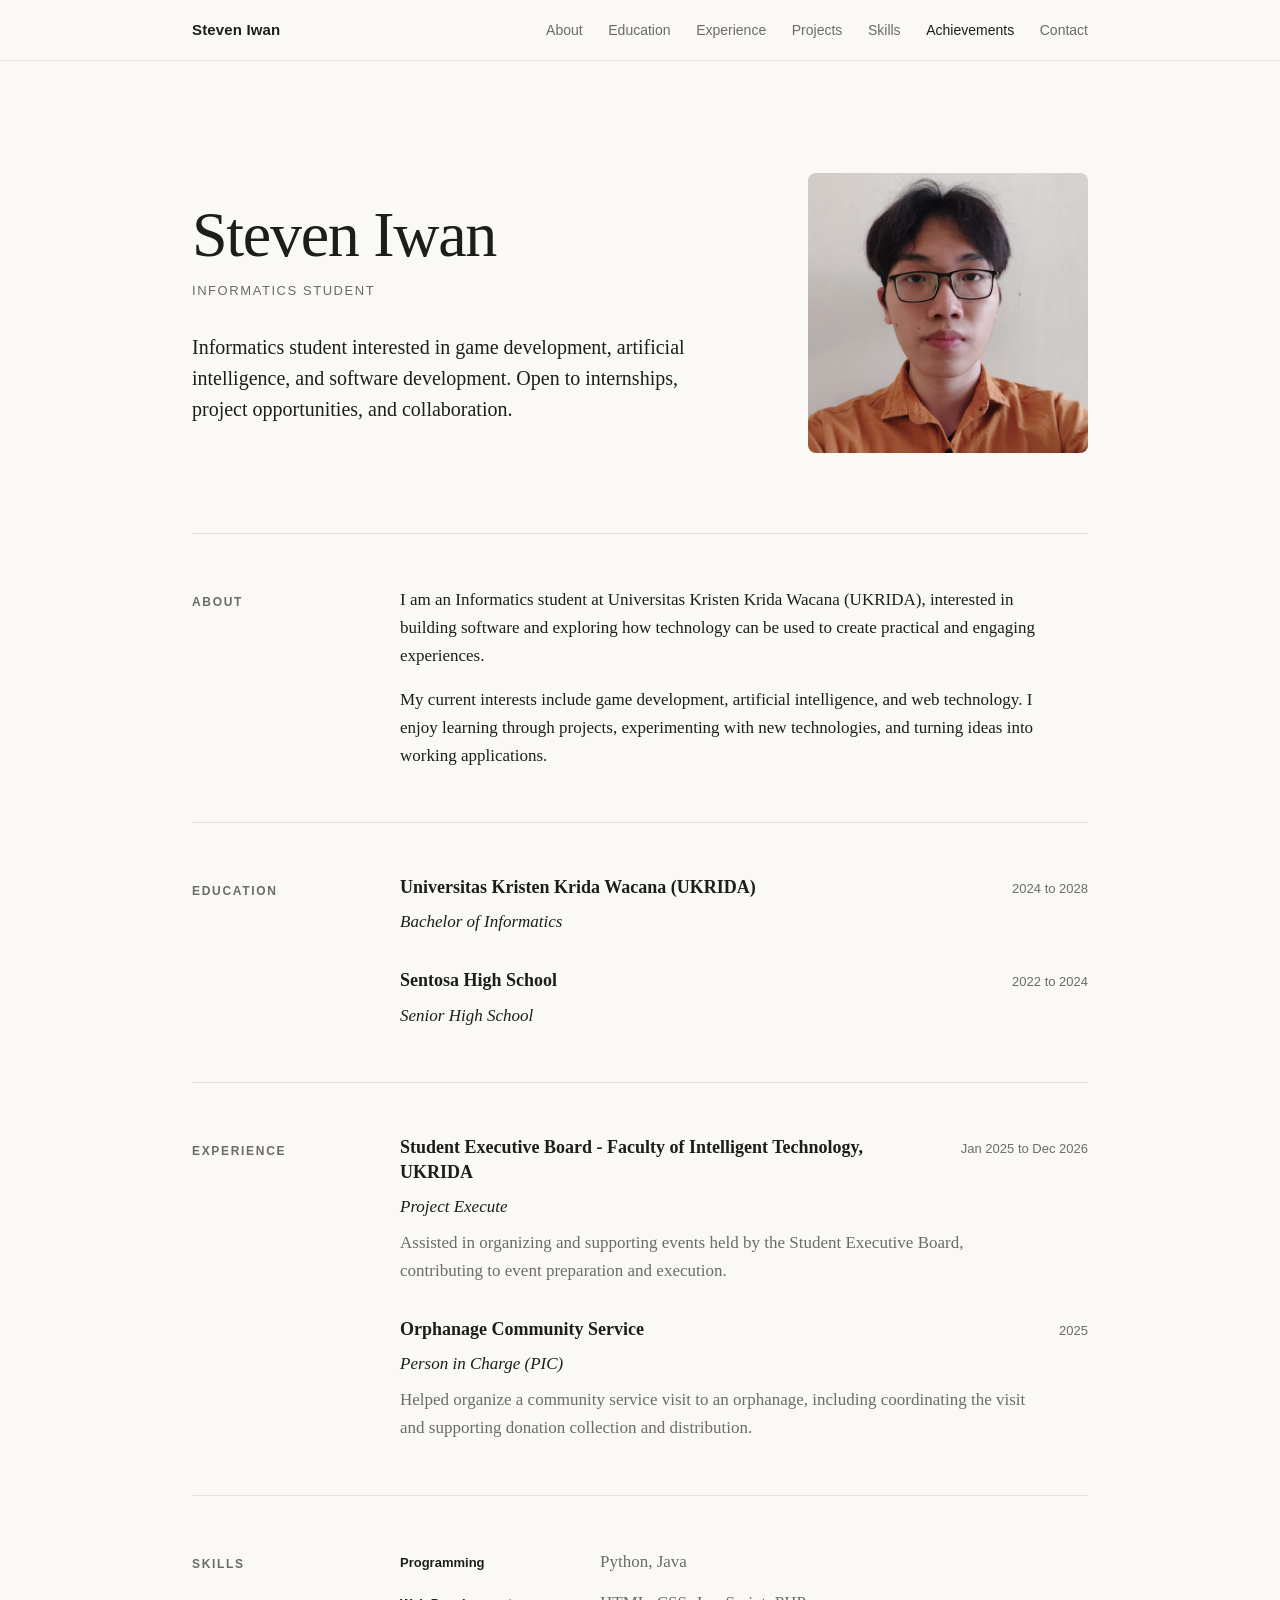
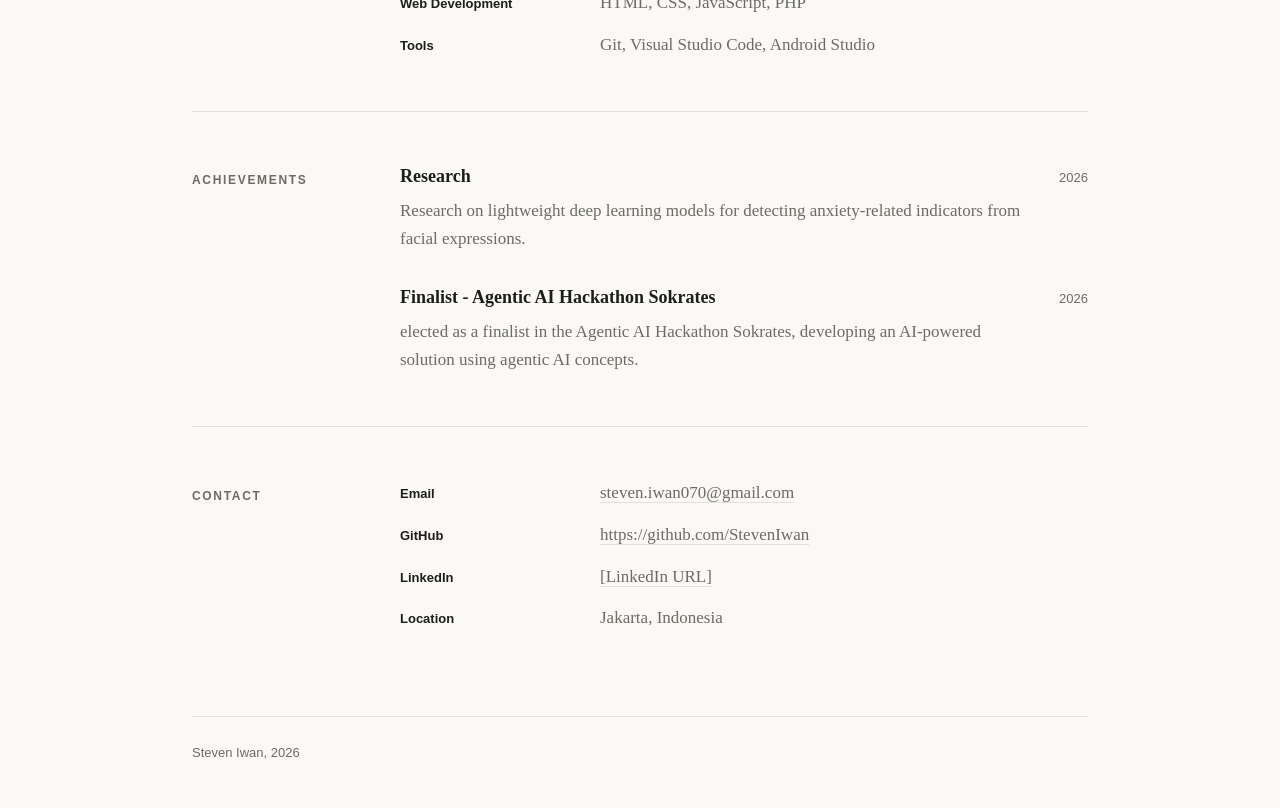
==== commit 05693056: "Update index.html" ====
--- a/index.html
+++ b/index.html
@@ -161,6 +161,9 @@
         padding: 0 var(--pad);
       }
       .intro {
+        display: grid;
+        grid-template-columns: 1fr;
+        gap: 0;
         padding: clamp(3.5rem, 10vw, 7rem) 0 clamp(3rem, 7vw, 5rem);
       }
       .intro h1 {
@@ -182,6 +185,16 @@
         font-size: 1.25rem;
         line-height: 1.55;
         color: var(--text);
+      }
+      .photo {
+        display: block;
+        width: min(100%, 280px);
+        height: auto;
+        aspect-ratio: 1;
+        object-fit: cover;
+        border-radius: 8px;
+        justify-self: center;
+        margin-top: 2.5rem;
       }
 
       section {
@@ -281,6 +294,15 @@
       @media (min-width: 52rem) {
         .menu-btn {
           display: none;
+        }
+        .intro {
+          grid-template-columns: minmax(0, 1fr) minmax(220px, 280px);
+          align-items: center;
+          column-gap: clamp(3rem, 8vw, 7rem);
+        }
+        .photo {
+          justify-self: end;
+          margin-top: 0;
         }
         .bar {
           padding-block: 1.1rem;
@@ -388,13 +410,22 @@
 
     <main>
       <div class="intro">
-        <h1>Steven Iwan</h1>
-        <p class="role">Informatics Student</p>
-        <p class="lede">
-          Informatics student interested in game development, artificial
-          intelligence, and software development. Open to internships, project
-          opportunities, and collaboration.
-        </p>
+        <div class="intro-content">
+          <h1>Steven Iwan</h1>
+          <p class="role">Informatics Student</p>
+          <p class="lede">
+            Informatics student interested in game development, artificial
+            intelligence, and software development. Open to internships, project
+            opportunities, and collaboration.
+          </p>
+        </div>
+        <img
+          class="photo"
+          src="assets/img/profile.jpeg"
+          alt="Photo of Steven Iwan"
+          width="96"
+          height="96"
+        />
       </div>
 
       <section id="about">
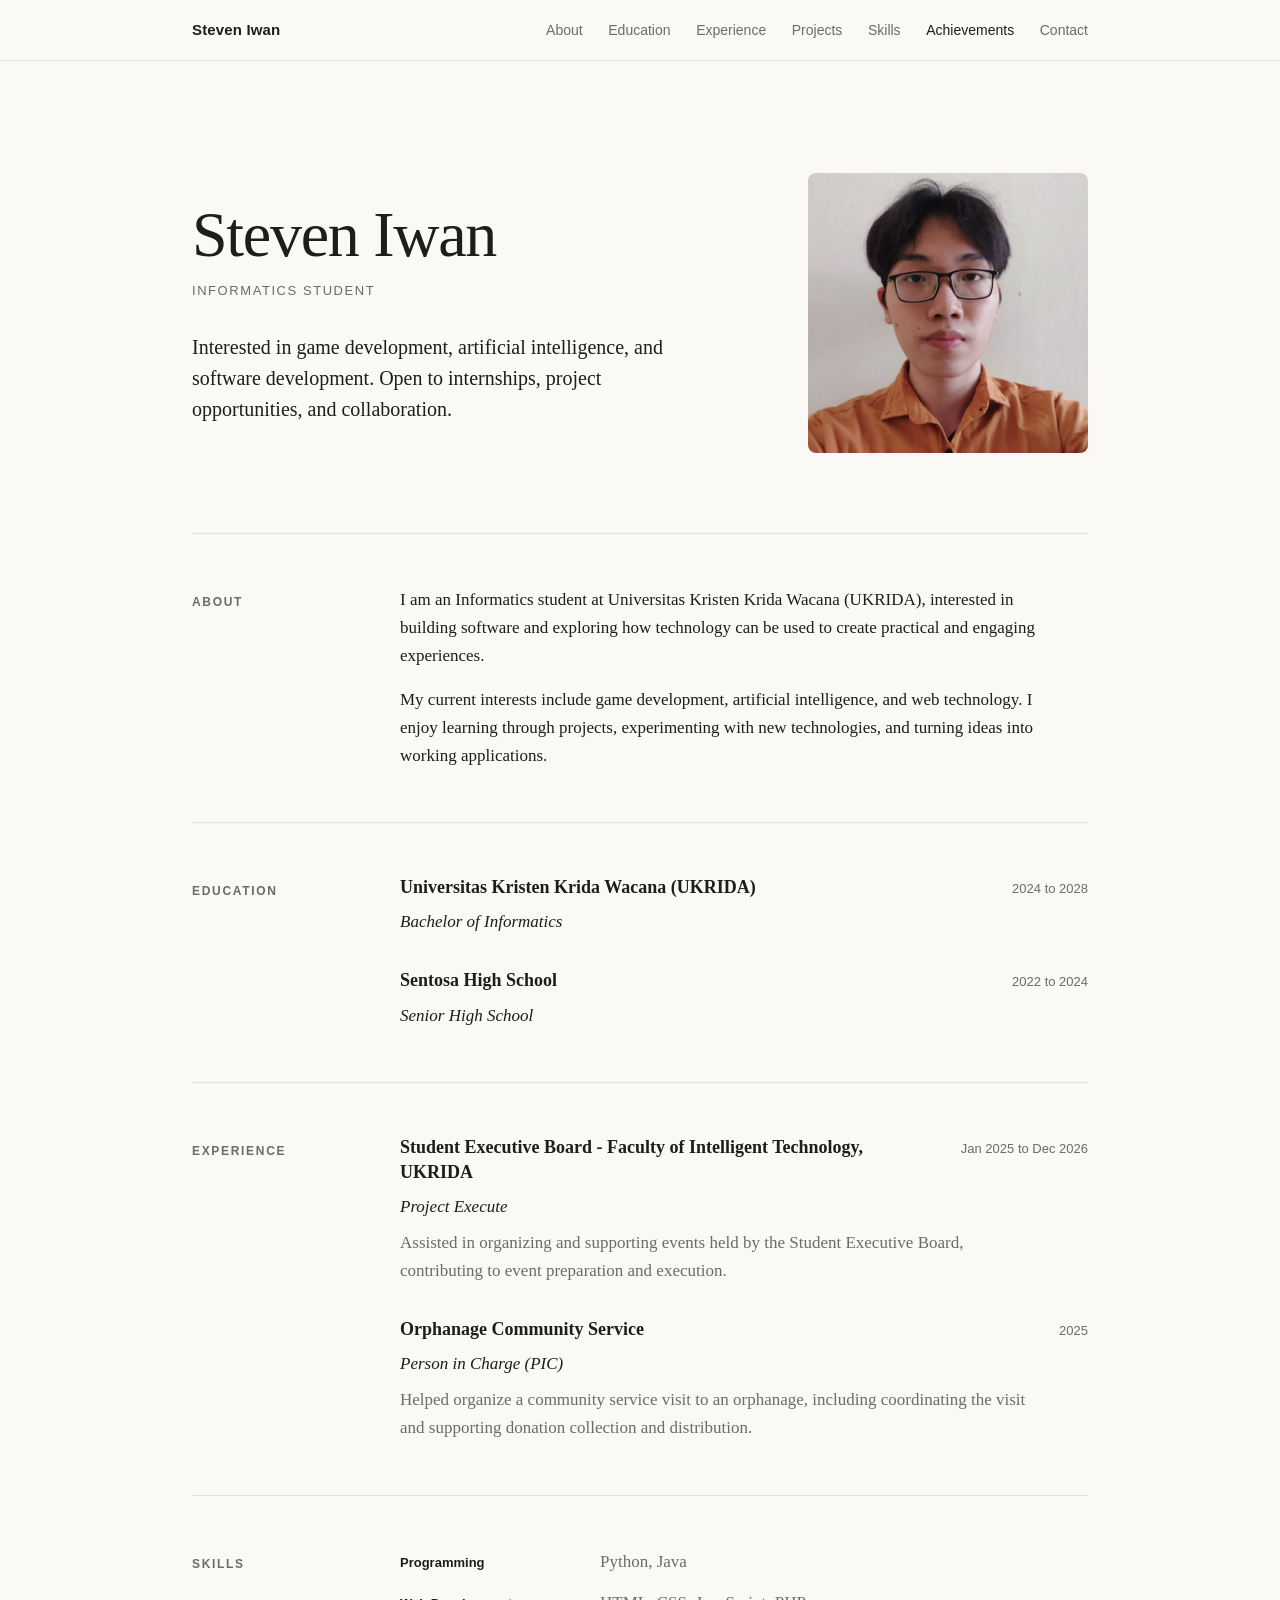
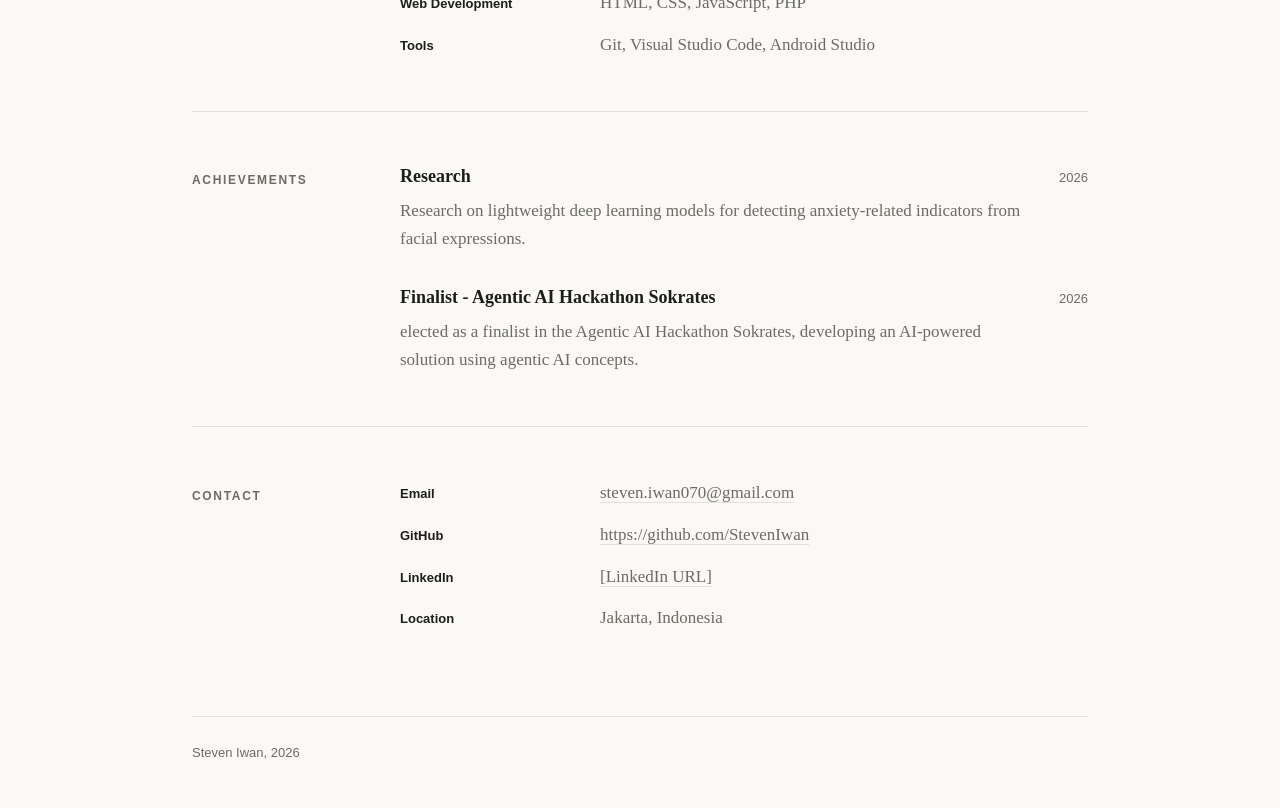
==== commit a8b0011e: "Update index.html" ====
--- a/index.html
+++ b/index.html
@@ -414,9 +414,9 @@
           <h1>Steven Iwan</h1>
           <p class="role">Informatics Student</p>
           <p class="lede">
-            Informatics student interested in game development, artificial
-            intelligence, and software development. Open to internships, project
-            opportunities, and collaboration.
+            Interested in game development, artificial intelligence, and
+            software development. Open to internships, project opportunities,
+            and collaboration.
           </p>
         </div>
         <img
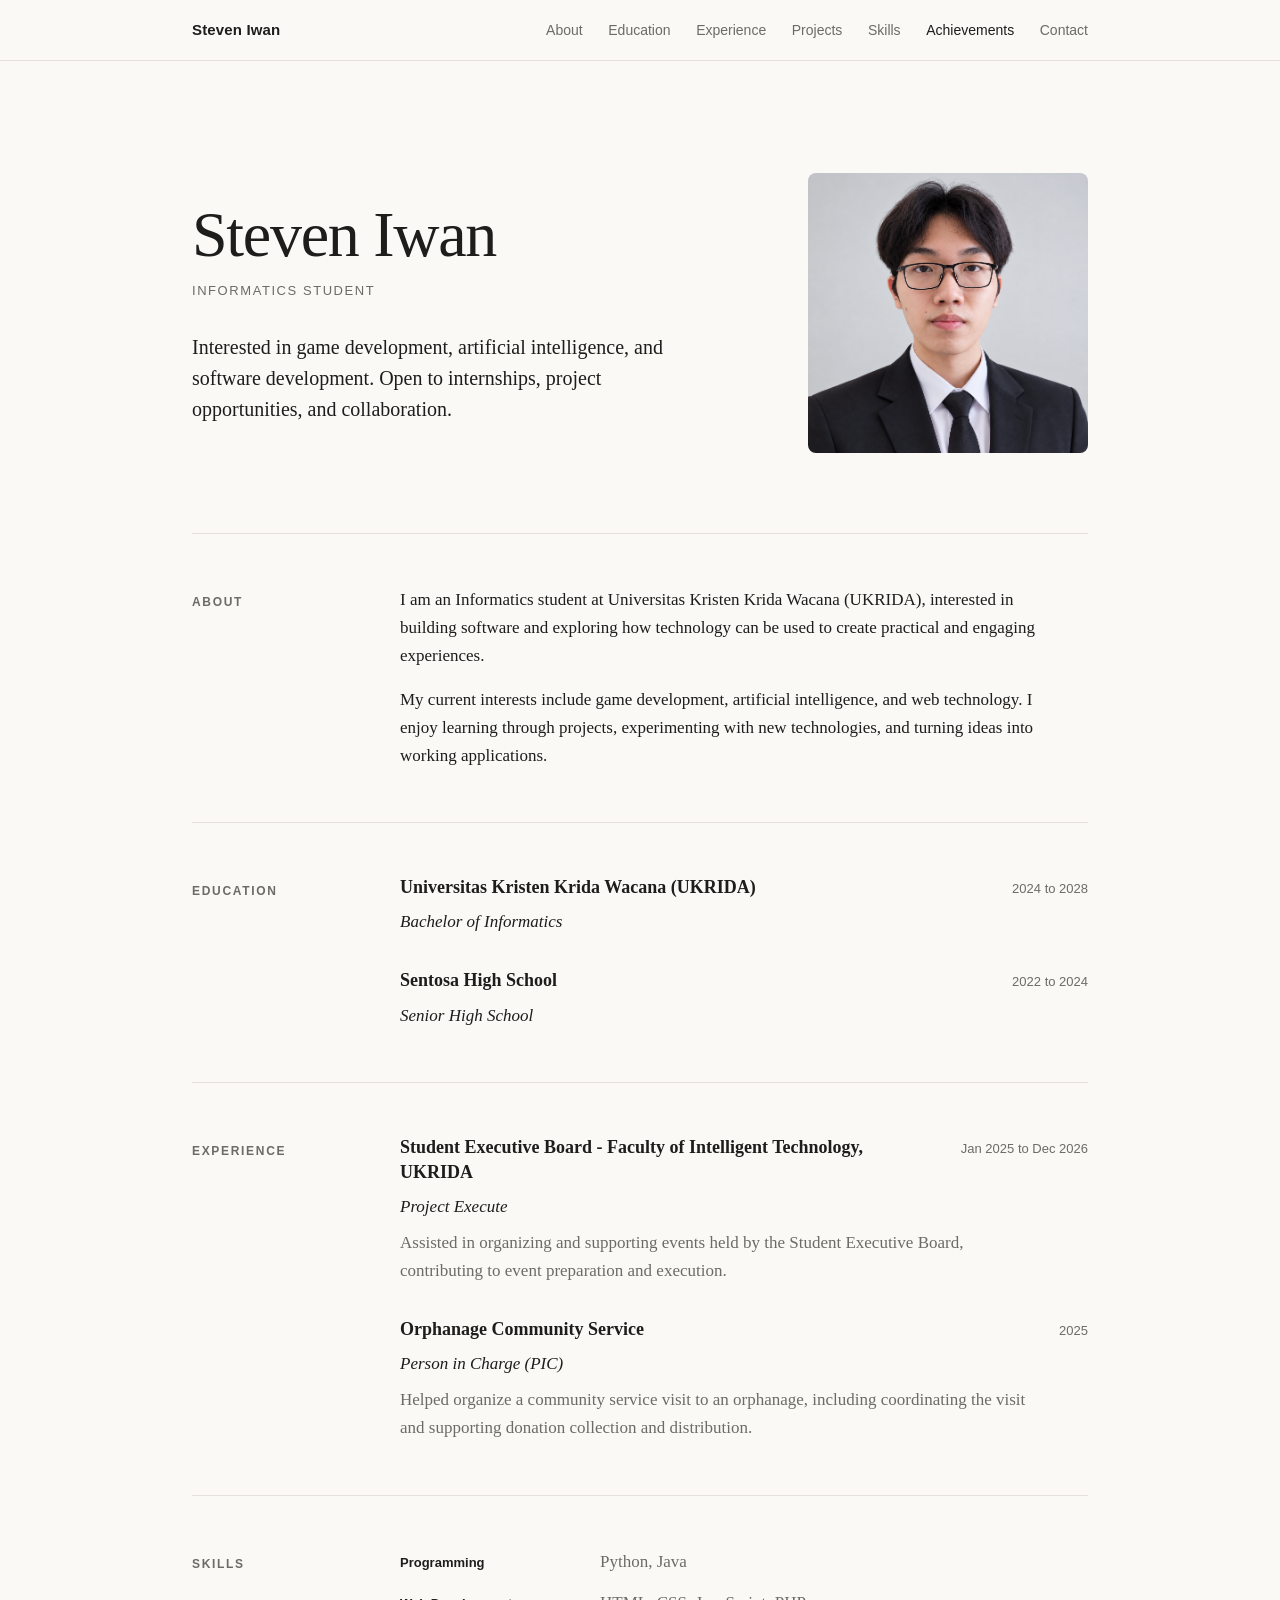
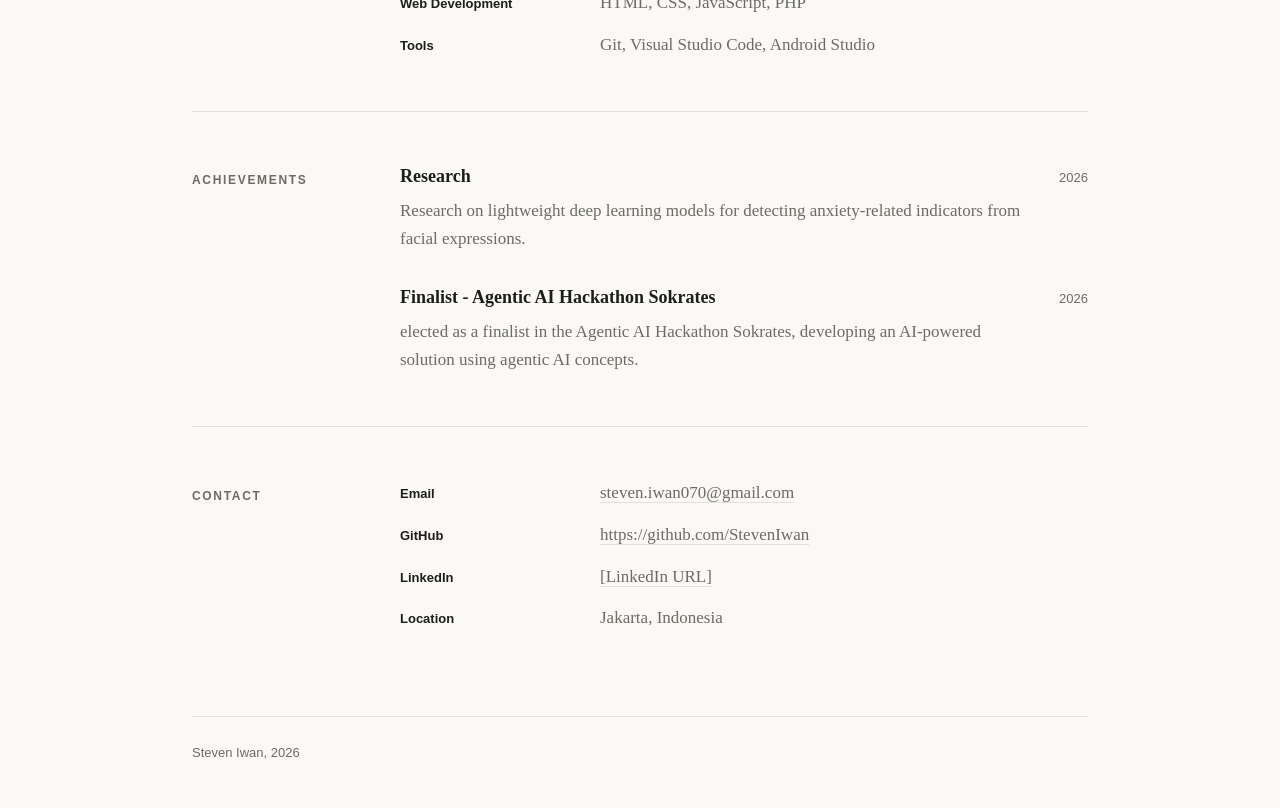
==== commit a4299f49: "Change image Profile" ====
--- a/index.html
+++ b/index.html
@@ -421,7 +421,7 @@
         </div>
         <img
           class="photo"
-          src="assets/img/profile.jpeg"
+          src="assets/img/Profile.png"
           alt="Photo of Steven Iwan"
           width="96"
           height="96"
